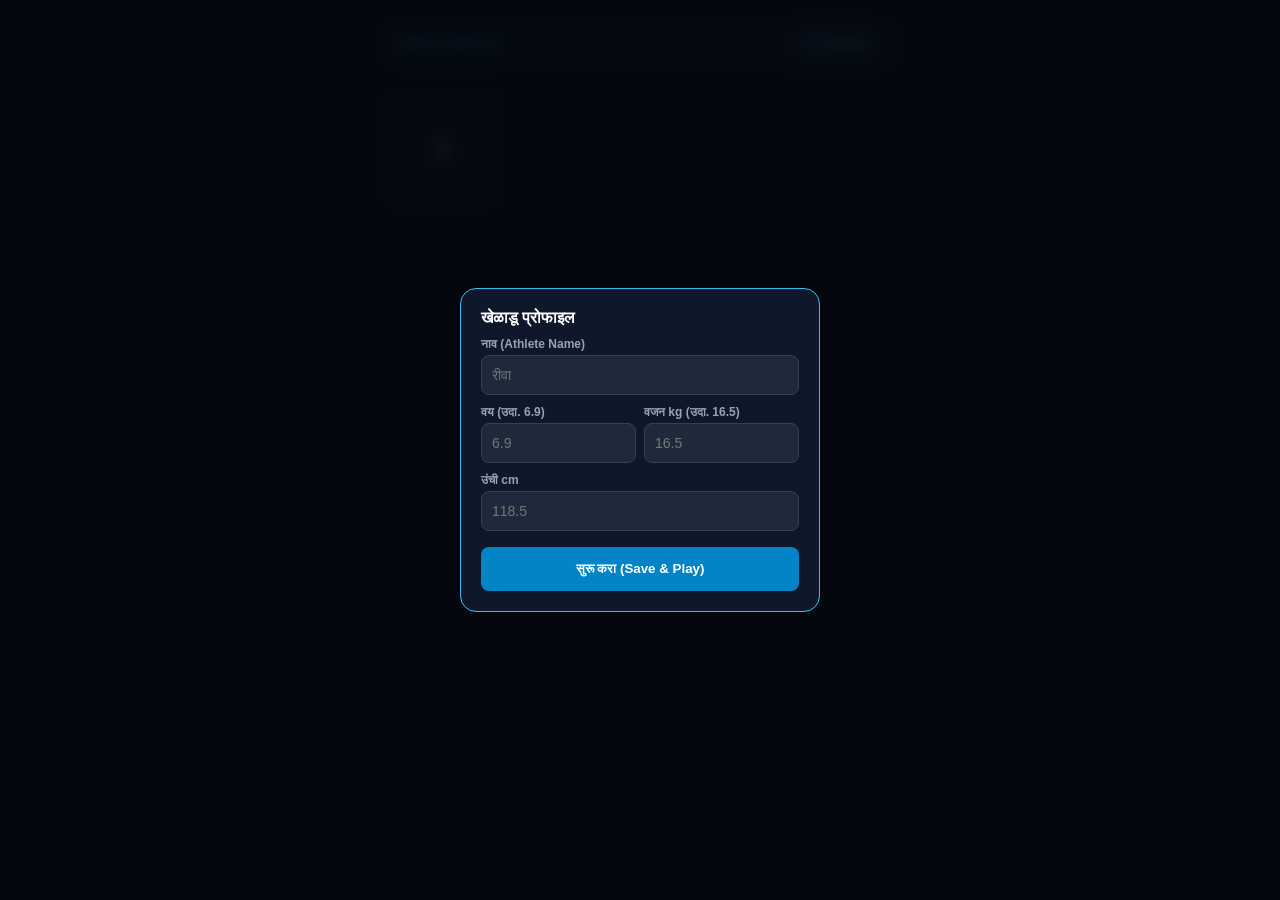
==== index.html @ c5690144 "Update index.html" ====
<!DOCTYPE html>
<html lang="mr">
<head>
    <meta charset="UTF-8">
    <meta name="viewport" content="width=device-width, initial-scale=1.0, maximum-scale=1.0, user-scalable=no, viewport-fit=cover">
    <title>Riva Fencer</title>
    <link rel="manifest" href="manifest.json">
    <link rel="preconnect" href="https://fonts.googleapis.com">
    <link rel="preconnect" href="https://fonts.gstatic.com" crossorigin>
    <link href="https://fonts.googleapis.com/css2?family=Mukta:wght@500;700;800&family=Plus+Jakarta+Sans:wght@600;700;800&display=swap" rel="stylesheet">
    <style>
        * { box-sizing: border-box; user-select: none; -webkit-user-select: none; margin: 0; padding: 0; }
        
        body {
            background: #080c14;
            color: #f8fafc;
            font-family: -apple-system, BlinkMacSystemFont, 'Segoe UI', Roboto, Helvetica, Arial, sans-serif;
            min-height: 100vh;
            min-height: 100dvh;
            display: flex;
            flex-direction: column;
            align-items: center;
            overflow-x: hidden;
        }

        /* 1-100 NUMERIC CATALOG */
        .catalog-stage {
            display: flex;
            flex-direction: column;
            width: 100%;
            max-width: 540px;
            padding: 16px 12px 32px;
        }
        .catalog-header {
            display: flex;
            align-items: center;
            justify-content: space-between;
            padding: 12px 16px;
            background: #0f172a;
            border: 1px solid #1e293b;
            border-radius: 14px;
            margin-bottom: 16px;
        }
        .catalog-title { font-size: 18px; font-weight: 800; color: #38bdf8; }
        .user-chip {
            background: #1e293b;
            border: 1px solid #334155;
            color: #38bdf8;
            font-size: 13px;
            font-weight: 700;
            padding: 6px 14px;
            border-radius: 9999px;
            cursor: pointer;
        }
        .numeric-grid {
            display: grid;
            grid-template-columns: repeat(4, 1fr);
            gap: 10px;
        }
        .num-card {
            background: #0f172a;
            border: 1.5px solid #1e293b;
            border-radius: 14px;
            aspect-ratio: 1 / 1;
            display: flex;
            align-items: center;
            justify-content: center;
            font-size: 26px;
            font-weight: 800;
            color: #f8fafc;
            cursor: pointer;
            box-shadow: 0 4px 12px rgba(0,0,0,0.3);
            transition: transform 0.12s ease;
        }
        .num-card:active { transform: scale(0.92); background: #0284c7; }

        /* MASTER ARENA STAGE */
        .arena-stage {
            width: 100%;
            max-width: 820px;
            height: 100vh;
            height: 100dvh;
            display: flex;
            flex-direction: column;
            align-items: center;
            padding: 6px 10px 10px;
            overflow: hidden;
        }

        .top-header {
            display: flex;
            align-items: center;
            justify-content: space-between;
            width: 100%;
            height: 40px;
            flex-shrink: 0;
            margin-bottom: 4px;
        }
        .header-back-btn {
            background: #1e293b;
            border: 1px solid #334155;
            color: #f8fafc;
            border-radius: 10px;
            padding: 6px 12px;
            font-size: 13px;
            font-weight: 700;
            cursor: pointer;
            display: flex;
            align-items: center;
            gap: 4px;
        }
        .header-title-pill {
            background: #0f172a;
            border: 1px solid #1e293b;
            padding: 6px 14px;
            border-radius: 20px;
            font-size: 13.5px;
            font-weight: 800;
            color: #38bdf8;
            letter-spacing: 0.3px;
            cursor: pointer;
            display: flex;
            align-items: center;
            gap: 6px;
        }
        .header-title-pill:active { background: #1e293b; }

        /* STOPWATCH RING */
        .timer-ring-container {
            position: relative;
            width: 38px;
            height: 38px;
            display: flex;
            align-items: center;
            justify-content: center;
            flex-shrink: 0;
        }
        .timer-ring-svg {
            width: 38px;
            height: 38px;
            transform: rotate(-90deg);
        }
        .timer-track {
            fill: none;
            stroke: #1e293b;
            stroke-width: 3.5;
        }
        .timer-bar {
            fill: none;
            stroke: #38bdf8;
            stroke-width: 3.5;
            stroke-linecap: round;
            transition: stroke-dashoffset 0.15s linear;
        }
        .timer-label {
            position: absolute;
            font-size: 11px;
            font-weight: 800;
            color: #f8fafc;
            font-family: 'Plus Jakarta Sans', sans-serif;
        }

        /* CANVAS CONTAINER (RATIO-LOCKED & SHADOWED) */
        .canvas-host {
            width: 100%;
            aspect-ratio: 820 / 420;
            position: relative;
            border-radius: 12px;
            overflow: hidden;
            box-shadow: 0 10px 28px rgba(0,0,0,0.6);
            border: 2px solid #334155;
            flex-shrink: 1;
            min-height: 0;
            display: flex;
            align-items: center;
            justify-content: center;
        }
        #fencingCanvas {
            width: 100% !important;
            height: 100% !important;
            display: block;
            background: radial-gradient(circle at 50% 35%, #131b2e 0%, #080d17 100%);
            touch-action: none;
        }

        /* COACH FEEDBACK */
        .coach-feedback-box {
            background: #0f172a;
            border: 1px solid #1e293b;
            border-radius: 12px;
            padding: 8px 12px;
            text-align: center;
            width: 100%;
            flex-shrink: 0;
            margin-top: 6px;
        }
        #status-box {
            font-size: 13.5px;
            font-weight: 700;
            color: #facc15;
            min-height: 24px;
            display: flex;
            align-items: center;
            justify-content: center;
            line-height: 1.35;
        }
        .hint-bar {
            font-size: 11px;
            color: #94a3b8;
            text-align: center;
            margin-top: 2px;
        }

        /* CONTROLS DOCK */
        .controls-dock {
            display: flex;
            align-items: center;
            justify-content: space-between;
            gap: 8px;
            width: 100%;
            padding: 8px 12px;
            background: #0f172a;
            border: 1px solid #1e293b;
            border-radius: 16px;
            margin-top: auto;
            flex-shrink: 0;
        }
        .nav-step-btn {
            background: #1e293b;
            border: 1px solid #334155;
            color: #f8fafc;
            padding: 10px 14px;
            border-radius: 10px;
            font-size: 13px;
            font-weight: 800;
            cursor: pointer;
            display: flex;
            align-items: center;
            gap: 6px;
            min-width: 84px;
            justify-content: center;
            touch-action: manipulation;
        }
        .nav-step-btn:active, .nav-step-btn.holding { 
            background: #0284c7; 
            border-color: #38bdf8; 
        }
        
        .dock-actions {
            display: flex;
            align-items: center;
            gap: 8px;
        }
        .action-icon-btn {
            width: 42px;
            height: 42px;
            background: #1e293b;
            border: 1px solid #334155;
            border-radius: 50%;
            color: #f8fafc;
            display: flex;
            align-items: center;
            justify-content: center;
            cursor: pointer;
        }
        .play-hero-btn {
            width: 50px;
            height: 50px;
            background: #0284c7;
            border: 2px solid #38bdf8;
            border-radius: 50%;
            color: #ffffff;
            display: flex;
            align-items: center;
            justify-content: center;
            cursor: pointer;
            box-shadow: 0 0 14px rgba(56, 189, 248, 0.4);
        }

        /* QUICK JUMP DRAWER / MODAL */
        .drawer-overlay {
            position: fixed; inset: 0; background: rgba(4, 7, 13, 0.78);
            backdrop-filter: blur(6px); z-index: 900;
            display: flex; align-items: center; justify-content: center; padding: 16px;
        }
        .drawer-card {
            width: 100%; max-width: 380px; background: #0f172a;
            border: 1.5px solid #38bdf8; border-radius: 16px; padding: 16px;
            box-shadow: 0 12px 32px rgba(0,0,0,0.8);
        }
        .drawer-title {
            font-size: 14px; font-weight: 800; color: #38bdf8;
            margin-bottom: 12px; text-align: center;
        }
        .drawer-grid {
            display: grid; grid-template-columns: repeat(2, 1fr); gap: 8px;
        }
        .drawer-item-btn {
            background: #1e293b; color: #f8fafc; border: 1px solid #334155;
            border-radius: 8px; padding: 10px 8px; font-size: 12px; font-weight: 700;
            cursor: pointer; text-align: left;
        }
        .drawer-item-btn:active { background: #0284c7; border-color: #38bdf8; }

        /* ------------------------------------------------------------- */
        /* TRUE ZERO-SCROLL LANDSCAPE STYLING */
        /* ------------------------------------------------------------- */
        @media (orientation: landscape) and (max-height: 520px) {
            .arena-stage {
                padding: 4px 8px 6px;
                justify-content: space-between;
            }
            .top-header {
                height: 32px;
                margin-bottom: 2px;
            }
            .header-title-pill {
                padding: 4px 12px;
                font-size: 12px;
            }
            .timer-ring-container, .timer-ring-svg {
                width: 32px;
                height: 32px;
            }
            .timer-label { font-size: 10px; }

            .canvas-host {
                width: auto;
                height: calc(100dvh - 128px);
                max-width: 100%;
                aspect-ratio: 820 / 420;
                margin: 0 auto;
            }

            .coach-feedback-box {
                padding: 4px 8px;
                margin-top: 2px;
            }
            #status-box {
                min-height: 18px;
                font-size: 12px;
            }
            .hint-bar { font-size: 10px; }

            .controls-dock {
                padding: 4px 10px;
                margin-top: 2px;
            }
            .nav-step-btn {
                padding: 6px 12px;
                min-width: 76px;
                font-size: 12px;
            }
            .action-icon-btn {
                width: 34px;
                height: 34px;
            }
            .play-hero-btn {
                width: 38px;
                height: 38px;
            }
        }

        /* ONBOARDING MODAL */
        .modal-overlay {
            position: fixed; inset: 0; background: rgba(4, 7, 13, 0.88);
            backdrop-filter: blur(8px); z-index: 1000;
            display: flex; align-items: center; justify-content: center; padding: 16px;
        }
        .modal-card {
            width: 100%; max-width: 360px; background: #0f172a;
            border: 1px solid #38bdf8; border-radius: 16px; padding: 20px;
        }
        .modal-card label { font-size: 12px; font-weight: 700; color: #94a3b8; display: block; margin-top: 10px; }
        .modal-card input {
            width: 100%; height: 40px; background: #1e293b; border: 1px solid #334155;
            border-radius: 8px; padding: 0 10px; color: #fff; font-size: 14px; margin-top: 4px; outline: none;
        }
        .modal-row { display: flex; gap: 8px; }
        .modal-row > div { flex: 1; }
        .modal-save-btn {
            width: 100%; height: 44px; margin-top: 16px; background: #0284c7;
            color: #fff; border: none; border-radius: 8px; font-weight: 800; cursor: pointer;
        }
    </style>
</head>
<body>

    <!-- VIEW 1: ACTIVE DRILL CATALOG (PURE NUMERIC) -->
    <div id="catalogView" class="catalog-stage">
        <div class="catalog-header">
            <span class="catalog-title">Riva Fencer</span>
            <div id="athleteBadge" class="user-chip" onclick="openProfileModal()">👤 प्रोफाइल</div>
        </div>
        <div class="numeric-grid" id="numericGridContainer"></div>
    </div>

    <!-- VIEW 2: ARENA VIEW -->
    <div id="arenaView" class="arena-stage" style="display: none;">
        
        <header class="top-header">
            <button class="header-back-btn" onclick="closeArenaView()">
                <span>← यादी</span>
            </button>
            
            <div class="header-title-pill" id="drillHeaderBadge" onclick="toggleSubDrillDrawer(true)">
                <span id="drillHeaderBadgeText">Drill #1 (1/8)</span>
                <span style="font-size:10px; opacity:0.8;">▾</span>
            </div>
            
            <div class="timer-ring-container">
                <svg class="timer-ring-svg" viewBox="0 0 36 36">
                    <path class="timer-track" d="M18 2.0845 a 15.9155 15.9155 0 0 1 0 31.831 a 15.9155 15.9155 0 0 1 0 -31.831"/>
                    <path id="timerProgress" class="timer-bar" stroke-dashoffset="0" stroke-dasharray="100, 100" d="M18 2.0845 a 15.9155 15.9155 0 0 1 0 31.831 a 15.9155 15.9155 0 0 1 0 -31.831"/>
                </svg>
                <span id="timer-number" class="timer-label">30s</span>
            </div>
        </header>

        <div class="canvas-host">
            <canvas id="fencingCanvas"></canvas>
        </div>

        <div class="coach-feedback-box">
            <div id="status-box">सराव सुरू करण्यासाठी प्ले दाबा</div>
            <div class="hint-bar">💡 स्क्रीन दाबून धरा = ०.२५x स्लो-मोशन | लाल त्रुटीवर टॅप करा = दुरुस्त!</div>
        </div>

        <nav class="controls-dock">
            <button class="nav-step-btn" id="btnPrev">
                <span>◀ मागे</span>
            </button>

            <div class="dock-actions">
                <button class="action-icon-btn" onclick="triggerRestart()" aria-label="Restart">
                    <svg width="17" height="17" viewBox="0 0 24 24" fill="none" stroke="currentColor" stroke-width="2.2" stroke-linecap="round" stroke-linejoin="round">
                        <path d="M21.5 2v6h-6M21.34 15.57a10 10 0 1 1-.57-8.38l5.67-5.19"/>
                    </svg>
                </button>

                <button class="play-hero-btn" id="masterPlayBtn" onclick="triggerPlayPause()" aria-label="Play/Pause">
                    <svg id="playIcon" width="22" height="22" viewBox="0 0 24 24" fill="currentColor">
                        <polygon points="6 4 20 12 6 20 6 4"></polygon>
                    </svg>
                    <svg id="pauseIcon" style="display:none;" width="22" height="22" viewBox="0 0 24 24" fill="currentColor">
                        <rect x="6" y="4" width="4" height="16"></rect>
                        <rect x="14" y="4" width="4" height="16"></rect>
                    </svg>
                </button>

                <button class="action-icon-btn" id="audioBtn" onclick="triggerAudioToggle()" aria-label="Audio">
                    <svg id="audioOnIcon" width="17" height="17" viewBox="0 0 24 24" fill="none" stroke="currentColor" stroke-width="2.2" stroke-linecap="round" stroke-linejoin="round">
                        <polygon points="11 5 6 9 2 9 2 15 6 15 11 19 11 5"></polygon>
                        <path d="M19.07 4.93a10 10 0 0 1 0 14.14M15.54 8.46a5 5 0 0 1 0 7.07"></path>
                    </svg>
                    <svg id="audioMuteIcon" style="display:none;" width="17" height="17" viewBox="0 0 24 24" fill="none" stroke="currentColor" stroke-width="2.2" stroke-linecap="round" stroke-linejoin="round">
                        <polygon points="11 5 6 9 2 9 2 15 6 15 11 19 11 5"></polygon>
                        <line x1="23" y1="9" x2="17" y2="15"></line>
                        <line x1="17" y1="9" x2="23" y2="15"></line>
                    </svg>
                </button>
            </div>

            <button class="nav-step-btn" id="btnNext">
                <span>पुढे ▶</span>
            </button>
        </nav>
    </div>

    <!-- QUICK-JUMP SUB-DRILL DRAWER (HIDDEN UNTIL BADGE IS TAPPED) -->
    <div id="subDrillDrawer" class="drawer-overlay" style="display: none;" onclick="toggleSubDrillDrawer(false)">
        <div class="drawer-card" onclick="event.stopPropagation()">
            <div class="drawer-title">सराव भाग निवडा (Select Sub-Drill)</div>
            <div class="drawer-grid">
                <button class="drawer-item-btn" onclick="selectSubDrillAndClose(0)">१. 'L' पोझिशन</button>
                <button class="drawer-item-btn" onclick="selectSubDrillAndClose(1)">२. एन गार्डे</button>
                <button class="drawer-item-btn" onclick="selectSubDrillAndClose(2)">३. पाऊल क्रम</button>
                <button class="drawer-item-btn" onclick="selectSubDrillAndClose(3)">४. लेझर टिप</button>
                <button class="drawer-item-btn" onclick="selectSubDrillAndClose(4)">५. अटॅक</button>
                <button class="drawer-item-btn" onclick="selectSubDrillAndClose(5)">६. रॉकेट लंज</button>
                <button class="drawer-item-btn" onclick="selectSubDrillAndClose(6)">७. पॅरी ४</button>
                <button class="drawer-item-btn" onclick="selectSubDrillAndClose(7)">८. पॅरी ६</button>
            </div>
        </div>
    </div>

    <!-- BIOMETRICS ONBOARDING MODAL -->
    <div id="profileModal" class="modal-overlay" style="display: none;">
        <div class="modal-card">
            <h3 style="margin:0 0 4px 0; color:#fff; font-size:16px;">खेळाडू प्रोफाइल</h3>
            <form onsubmit="saveAthleteProfile(event)">
                <label>नाव (Athlete Name)</label>
                <input type="text" id="athleteNameInput" placeholder="रीवा" required>
                <div class="modal-row">
                    <div>
                        <label>वय (उदा. 6.9)</label>
                        <input type="number" id="athleteAgeInput" step="0.1" placeholder="6.9" required>
                    </div>
                    <div>
                        <label>वजन kg (उदा. 16.5)</label>
                        <input type="number" id="athleteWeightInput" step="0.1" placeholder="16.5" required>
                    </div>
                </div>
                <label>उंची cm</label>
                <input type="number" id="athleteHeightInput" step="0.5" placeholder="118.5" required>
                <button type="submit" class="modal-save-btn">सुरू करा (Save & Play)</button>
            </form>
        </div>
    </div>

<script>
const AVAILABLE_DRILLS = [1];
let currentCartridge = null;

function buildCatalog() {
    const container = document.getElementById('numericGridContainer');
    container.innerHTML = '';
    AVAILABLE_DRILLS.forEach(n => {
        const c = document.createElement('div');
        c.className = 'num-card';
        c.innerText = n;
        c.onclick = () => loadDrill(n);
        container.appendChild(c);
    });
}
buildCatalog();

function loadDrill(id) {
    document.getElementById('catalogView').style.display = 'none';
    document.getElementById('arenaView').style.display = 'flex';
    loadCartridge(id);
}

function closeArenaView() {
    if (currentCartridge && currentCartridge.stop) currentCartridge.stop();
    document.getElementById('arenaView').style.display = 'none';
    document.getElementById('catalogView').style.display = 'flex';
}

function loadCartridge(id) {
    const old = document.getElementById('cartridge-script');
    if (old) old.remove();
    const s = document.createElement('script');
    s.id = 'cartridge-script';
    s.src = `drills/drill_${String(id).padStart(3, '0')}.js`;
    s.onload = () => {
        if (window.RivaCartridge) {
            currentCartridge = window.RivaCartridge;
            currentCartridge.init();
            setPlayState(true);
        }
    };
    document.body.appendChild(s);
}

function setPlayState(isPlaying) {
    document.getElementById('playIcon').style.display = isPlaying ? 'none' : 'block';
    document.getElementById('pauseIcon').style.display = isPlaying ? 'block' : 'none';
}

function triggerPlayPause() {
    if (!currentCartridge) return;
    const isPaused = currentCartridge.togglePause();
    setPlayState(!isPaused);
}

function triggerRestart() {
    if (currentCartridge) {
        currentCartridge.restart();
        setPlayState(true);
    }
}

function toggleSubDrillDrawer(show) {
    document.getElementById('subDrillDrawer').style.display = show ? 'flex' : 'none';
}

function selectSubDrillAndClose(idx) {
    if (currentCartridge) currentCartridge.switchSubDrill(idx);
    toggleSubDrillDrawer(false);
}

function triggerAudioToggle() {
    if (!currentCartridge) return;
    const isMuted = currentCartridge.toggleAudio();
    document.getElementById('audioOnIcon').style.display = isMuted ? 'none' : 'block';
    document.getElementById('audioMuteIcon').style.display = isMuted ? 'block' : 'none';
}

// TAP TO STEP | HOLD TO SCRUB SPEED
function bindHoldStepButton(btnId, onSingleTap, onHoldStart, onHoldEnd) {
    const el = document.getElementById(btnId);
    if (!el) return;
    let holdTimer = null;
    let didTriggerHold = false;

    el.addEventListener('pointerdown', (e) => {
        e.preventDefault();
        didTriggerHold = false;
        holdTimer = setTimeout(() => {
            didTriggerHold = true;
            el.classList.add('holding');
            onHoldStart();
        }, 220);
    });

    const release = (e) => {
        if (holdTimer) clearTimeout(holdTimer);
        el.classList.remove('holding');
        if (didTriggerHold) {
            onHoldEnd();
        } else {
            onSingleTap();
        }
        didTriggerHold = false;
    };

    el.addEventListener('pointerup', release);
    el.addEventListener('pointercancel', release);
    el.addEventListener('pointerleave', release);
}

bindHoldStepButton(
    'btnPrev',
    () => { if (currentCartridge) currentCartridge.prevSubDrill(); },
    () => { if (currentCartridge && currentCartridge.setSpeed) currentCartridge.setSpeed(0.25); },
    () => { if (currentCartridge && currentCartridge.setSpeed) currentCartridge.setSpeed(1.0); }
);

bindHoldStepButton(
    'btnNext',
    () => { if (currentCartridge) currentCartridge.nextSubDrill(); },
    () => { if (currentCartridge && currentCartridge.setSpeed) currentCartridge.setSpeed(1.75); },
    () => { if (currentCartridge && currentCartridge.setSpeed) currentCartridge.setSpeed(1.0); }
);

// BIOMETRICS PROFILE STORAGE
function checkOnboarding() {
    const a = localStorage.getItem('riva_athlete');
    if (!a) {
        document.getElementById('profileModal').style.display = 'flex';
    } else {
        const p = JSON.parse(a);
        document.getElementById('athleteBadge').innerText = `👤 ${p.name} (${p.age}y)`;
    }
}
function saveAthleteProfile(e) {
    e.preventDefault();
    const p = {
        name: document.getElementById('athleteNameInput').value.trim() || 'रीवा',
        age: parseFloat(document.getElementById('athleteAgeInput').value) || 6.9,
        weight: parseFloat(document.getElementById('athleteWeightInput').value) || 16.5,
        height: parseFloat(document.getElementById('athleteHeightInput').value) || 118.5
    };
    localStorage.setItem('riva_athlete', JSON.stringify(p));
    document.getElementById('profileModal').style.display = 'none';
    document.getElementById('athleteBadge').innerText = `👤 ${p.name} (${p.age}y)`;
}
function openProfileModal() {
    const p = JSON.parse(localStorage.getItem('riva_athlete')) || {};
    document.getElementById('athleteNameInput').value = p.name || '';
    document.getElementById('athleteAgeInput').value = p.age || '';
    document.getElementById('athleteWeightInput').value = p.weight || '';
    document.getElementById('athleteHeightInput').value = p.height || '';
    document.getElementById('profileModal').style.display = 'flex';
}
checkOnboarding();
</script>
</body>
</html>
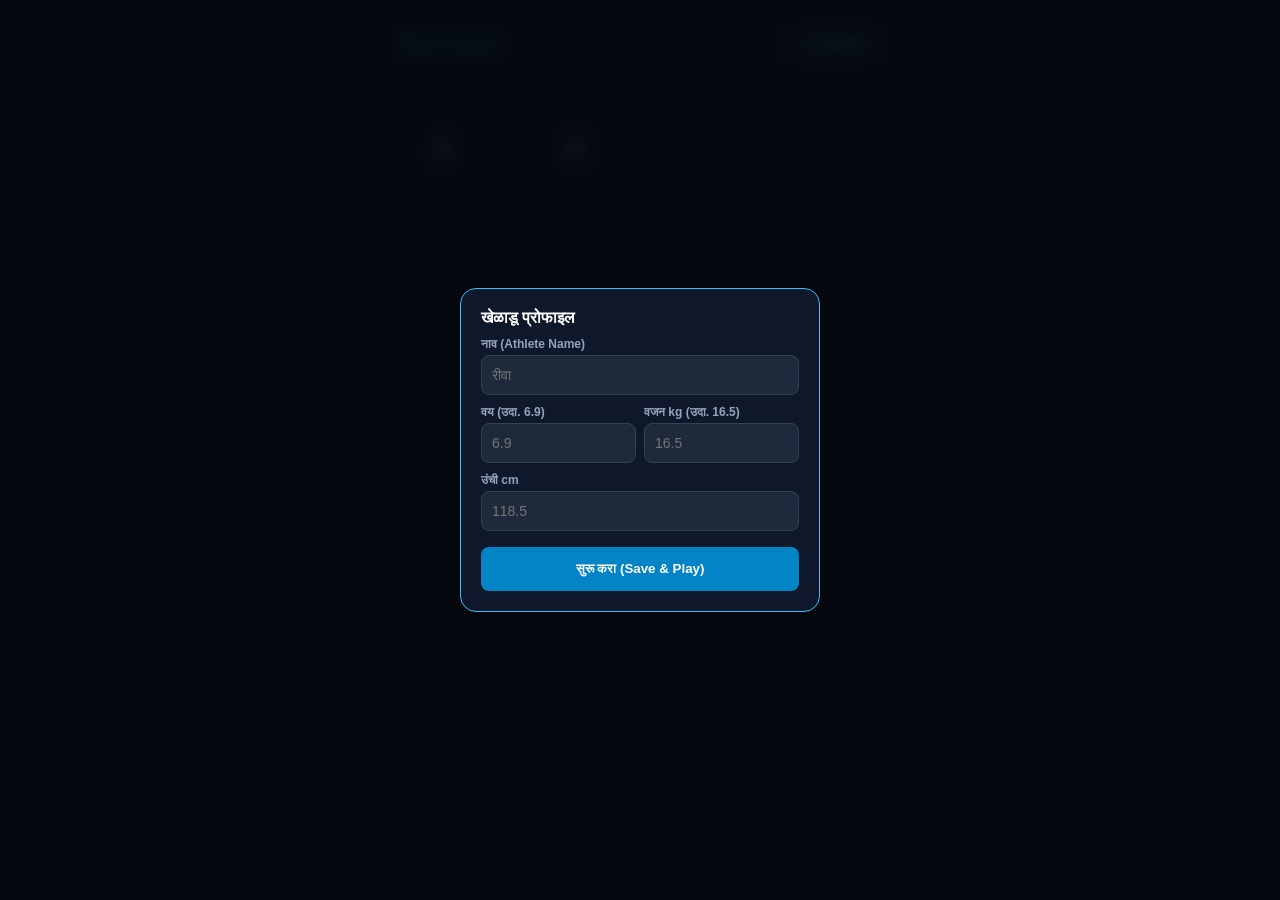
==== commit f2de56a2: "Update index.html" ====
--- a/index.html
+++ b/index.html
@@ -160,7 +160,7 @@
             font-family: 'Plus Jakarta Sans', sans-serif;
         }
 
-        /* CANVAS CONTAINER (RATIO-LOCKED & SHADOWED) */
+        /* CANVAS HOST */
         .canvas-host {
             width: 100%;
             aspect-ratio: 820 / 420;
@@ -237,13 +237,23 @@
             display: flex;
             align-items: center;
             gap: 6px;
-            min-width: 84px;
+            min-width: 90px;
             justify-content: center;
-            touch-action: manipulation;
-        }
-        .nav-step-btn:active, .nav-step-btn.holding { 
-            background: #0284c7; 
-            border-color: #38bdf8; 
+            touch-action: none;
+            -webkit-touch-callout: none;
+            transition: background 0.12s ease, border-color 0.12s ease;
+        }
+        .nav-step-btn.holding-slow {
+            background: #d97706 !important;
+            border-color: #f59e0b !important;
+            color: #fff !important;
+            box-shadow: 0 0 12px rgba(245, 158, 11, 0.5);
+        }
+        .nav-step-btn.holding-fast {
+            background: #0284c7 !important;
+            border-color: #38bdf8 !important;
+            color: #fff !important;
+            box-shadow: 0 0 12px rgba(56, 189, 248, 0.5);
         }
         
         .dock-actions {
@@ -277,7 +287,7 @@
             box-shadow: 0 0 14px rgba(56, 189, 248, 0.4);
         }
 
-        /* QUICK JUMP DRAWER / MODAL */
+        /* DYNAMIC QUICK JUMP DRAWER */
         .drawer-overlay {
             position: fixed; inset: 0; background: rgba(4, 7, 13, 0.78);
             backdrop-filter: blur(6px); z-index: 900;
@@ -302,9 +312,7 @@
         }
         .drawer-item-btn:active { background: #0284c7; border-color: #38bdf8; }
 
-        /* ------------------------------------------------------------- */
-        /* TRUE ZERO-SCROLL LANDSCAPE STYLING */
-        /* ------------------------------------------------------------- */
+        /* ZERO-SCROLL LANDSCAPE */
         @media (orientation: landscape) and (max-height: 520px) {
             .arena-stage {
                 padding: 4px 8px 6px;
@@ -348,7 +356,7 @@
             }
             .nav-step-btn {
                 padding: 6px 12px;
-                min-width: 76px;
+                min-width: 80px;
                 font-size: 12px;
             }
             .action-icon-btn {
@@ -386,7 +394,7 @@
 </head>
 <body>
 
-    <!-- VIEW 1: ACTIVE DRILL CATALOG (PURE NUMERIC) -->
+    <!-- VIEW 1: ACTIVE DRILL CATALOG -->
     <div id="catalogView" class="catalog-stage">
         <div class="catalog-header">
             <span class="catalog-title">Riva Fencer</span>
@@ -404,7 +412,7 @@
             </button>
             
             <div class="header-title-pill" id="drillHeaderBadge" onclick="toggleSubDrillDrawer(true)">
-                <span id="drillHeaderBadgeText">Drill #1 (1/8)</span>
+                <span id="drillHeaderBadgeText">Drill #1</span>
                 <span style="font-size:10px; opacity:0.8;">▾</span>
             </div>
             
@@ -423,12 +431,12 @@
 
         <div class="coach-feedback-box">
             <div id="status-box">सराव सुरू करण्यासाठी प्ले दाबा</div>
-            <div class="hint-bar">💡 स्क्रीन दाबून धरा = ०.२५x स्लो-मोशन | लाल त्रुटीवर टॅप करा = दुरुस्त!</div>
+            <div class="hint-bar">💡 स्क्रीन दाबून धरा = ०.२५x स्लो | लाल त्रुटीवर टॅप करा = दुरुस्त!</div>
         </div>
 
         <nav class="controls-dock">
             <button class="nav-step-btn" id="btnPrev">
-                <span>◀ मागे</span>
+                <span id="btnPrevLabel">◀ मागे</span>
             </button>
 
             <div class="dock-actions">
@@ -462,29 +470,20 @@
             </div>
 
             <button class="nav-step-btn" id="btnNext">
-                <span>पुढे ▶</span>
+                <span id="btnNextLabel">पुढे ▶</span>
             </button>
         </nav>
     </div>
 
-    <!-- QUICK-JUMP SUB-DRILL DRAWER (HIDDEN UNTIL BADGE IS TAPPED) -->
+    <!-- DYNAMIC QUICK-JUMP SUB-DRILL DRAWER -->
     <div id="subDrillDrawer" class="drawer-overlay" style="display: none;" onclick="toggleSubDrillDrawer(false)">
         <div class="drawer-card" onclick="event.stopPropagation()">
             <div class="drawer-title">सराव भाग निवडा (Select Sub-Drill)</div>
-            <div class="drawer-grid">
-                <button class="drawer-item-btn" onclick="selectSubDrillAndClose(0)">१. 'L' पोझिशन</button>
-                <button class="drawer-item-btn" onclick="selectSubDrillAndClose(1)">२. एन गार्डे</button>
-                <button class="drawer-item-btn" onclick="selectSubDrillAndClose(2)">३. पाऊल क्रम</button>
-                <button class="drawer-item-btn" onclick="selectSubDrillAndClose(3)">४. लेझर टिप</button>
-                <button class="drawer-item-btn" onclick="selectSubDrillAndClose(4)">५. अटॅक</button>
-                <button class="drawer-item-btn" onclick="selectSubDrillAndClose(5)">६. रॉकेट लंज</button>
-                <button class="drawer-item-btn" onclick="selectSubDrillAndClose(6)">७. पॅरी ४</button>
-                <button class="drawer-item-btn" onclick="selectSubDrillAndClose(7)">८. पॅरी ६</button>
-            </div>
+            <div class="drawer-grid" id="drawerGrid"></div>
         </div>
     </div>
 
-    <!-- BIOMETRICS ONBOARDING MODAL -->
+    <!-- PROFILE MODAL -->
     <div id="profileModal" class="modal-overlay" style="display: none;">
         <div class="modal-card">
             <h3 style="margin:0 0 4px 0; color:#fff; font-size:16px;">खेळाडू प्रोफाइल</h3>
@@ -509,7 +508,8 @@
     </div>
 
 <script>
-const AVAILABLE_DRILLS = [1];
+// ACTIVATING DRILLS 1 AND 2
+const AVAILABLE_DRILLS = [1, 2];
 let currentCartridge = null;
 
 function buildCatalog() {
@@ -547,10 +547,24 @@
         if (window.RivaCartridge) {
             currentCartridge = window.RivaCartridge;
             currentCartridge.init();
+            buildSubDrillDrawer();
             setPlayState(true);
         }
     };
     document.body.appendChild(s);
+}
+
+function buildSubDrillDrawer() {
+    const grid = document.getElementById('drawerGrid');
+    if (!grid || !currentCartridge || !currentCartridge.subDrills) return;
+    grid.innerHTML = '';
+    currentCartridge.subDrills.forEach((title, idx) => {
+        const btn = document.createElement('button');
+        btn.className = 'drawer-item-btn';
+        btn.innerText = title;
+        btn.onclick = () => selectSubDrillAndClose(idx);
+        grid.appendChild(btn);
+    });
 }
 
 function setPlayState(isPlaying) {
@@ -587,52 +601,84 @@
     document.getElementById('audioMuteIcon').style.display = isMuted ? 'block' : 'none';
 }
 
-// TAP TO STEP | HOLD TO SCRUB SPEED
-function bindHoldStepButton(btnId, onSingleTap, onHoldStart, onHoldEnd) {
+// TAP-VS-HOLD GESTURE PIPELINE
+function setupReliableStepHoldButton(config) {
+    const { btnId, labelId, normalText, activeHoldText, activeClass, onSingleTap, onHoldStart, onHoldEnd } = config;
     const el = document.getElementById(btnId);
+    const labelEl = document.getElementById(labelId);
     if (!el) return;
+
+    let isDown = false;
     let holdTimer = null;
-    let didTriggerHold = false;
+    let isHoldActive = false;
 
     el.addEventListener('pointerdown', (e) => {
         e.preventDefault();
-        didTriggerHold = false;
+        isDown = true;
+        isHoldActive = false;
+
         holdTimer = setTimeout(() => {
-            didTriggerHold = true;
-            el.classList.add('holding');
+            if (!isDown) return;
+            isHoldActive = true;
+            el.classList.add(activeClass);
+            if (labelEl) labelEl.innerText = activeHoldText;
             onHoldStart();
-        }, 220);
+        }, 260);
     });
 
-    const release = (e) => {
-        if (holdTimer) clearTimeout(holdTimer);
-        el.classList.remove('holding');
-        if (didTriggerHold) {
+    el.addEventListener('pointerup', (e) => {
+        e.preventDefault();
+        if (!isDown) return;
+        isDown = false;
+        clearTimeout(holdTimer);
+
+        if (isHoldActive) {
+            el.classList.remove(activeClass);
+            if (labelEl) labelEl.innerText = normalText;
             onHoldEnd();
         } else {
             onSingleTap();
         }
-        didTriggerHold = false;
+        isHoldActive = false;
+    });
+
+    const cancelHold = () => {
+        if (!isDown) return;
+        isDown = false;
+        clearTimeout(holdTimer);
+        if (isHoldActive) {
+            el.classList.remove(activeClass);
+            if (labelEl) labelEl.innerText = normalText;
+            onHoldEnd();
+        }
+        isHoldActive = false;
     };
 
-    el.addEventListener('pointerup', release);
-    el.addEventListener('pointercancel', release);
-    el.addEventListener('pointerleave', release);
-}
-
-bindHoldStepButton(
-    'btnPrev',
-    () => { if (currentCartridge) currentCartridge.prevSubDrill(); },
-    () => { if (currentCartridge && currentCartridge.setSpeed) currentCartridge.setSpeed(0.25); },
-    () => { if (currentCartridge && currentCartridge.setSpeed) currentCartridge.setSpeed(1.0); }
-);
-
-bindHoldStepButton(
-    'btnNext',
-    () => { if (currentCartridge) currentCartridge.nextSubDrill(); },
-    () => { if (currentCartridge && currentCartridge.setSpeed) currentCartridge.setSpeed(1.75); },
-    () => { if (currentCartridge && currentCartridge.setSpeed) currentCartridge.setSpeed(1.0); }
-);
+    el.addEventListener('pointercancel', cancelHold);
+    el.addEventListener('pointerleave', cancelHold);
+}
+
+setupReliableStepHoldButton({
+    btnId: 'btnPrev',
+    labelId: 'btnPrevLabel',
+    normalText: '◀ मागे',
+    activeHoldText: '🐢 ०.२५x',
+    activeClass: 'holding-slow',
+    onSingleTap: () => { if (currentCartridge) currentCartridge.prevSubDrill(); },
+    onHoldStart: () => { if (currentCartridge) currentCartridge.setSpeed(0.25); },
+    onHoldEnd:   () => { if (currentCartridge) currentCartridge.setSpeed(1.0); }
+});
+
+setupReliableStepHoldButton({
+    btnId: 'btnNext',
+    labelId: 'btnNextLabel',
+    normalText: 'पुढे ▶',
+    activeHoldText: '⚡ २.५x',
+    activeClass: 'holding-fast',
+    onSingleTap: () => { if (currentCartridge) currentCartridge.nextSubDrill(); },
+    onHoldStart: () => { if (currentCartridge) currentCartridge.setSpeed(2.5); },
+    onHoldEnd:   () => { if (currentCartridge) currentCartridge.setSpeed(1.0); }
+});
 
 // BIOMETRICS PROFILE STORAGE
 function checkOnboarding() {
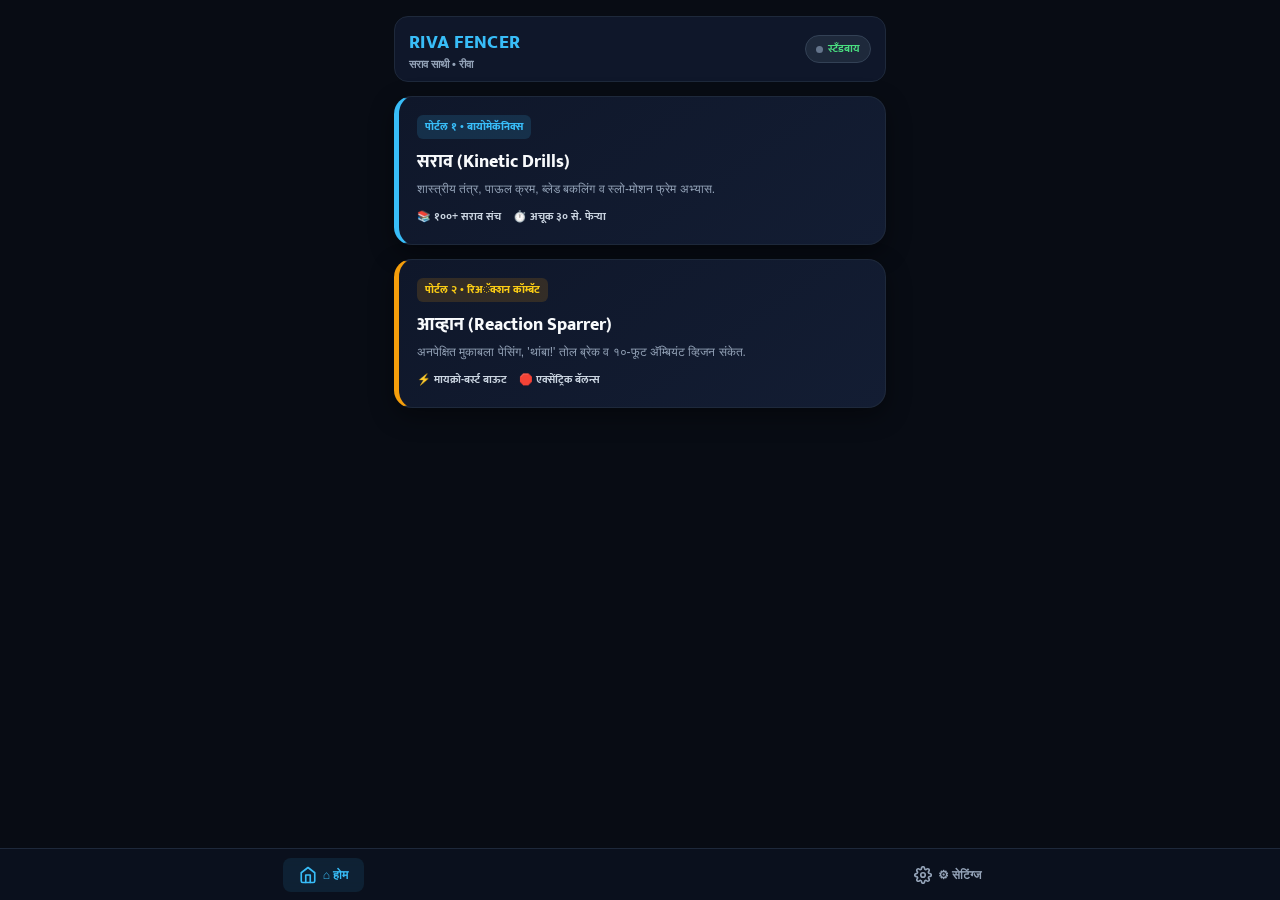
==== commit 9c02cca4: "Update index.html" ====
--- a/index.html
+++ b/index.html
@@ -14,42 +14,136 @@
         body {
             background: #080c14;
             color: #f8fafc;
-            font-family: -apple-system, BlinkMacSystemFont, 'Segoe UI', Roboto, Helvetica, Arial, sans-serif;
+            font-family: -apple-system, BlinkMacSystemFont, 'Mukta', 'Segoe UI', Roboto, sans-serif;
             min-height: 100vh;
             min-height: 100dvh;
             display: flex;
             flex-direction: column;
             align-items: center;
             overflow-x: hidden;
-        }
-
-        /* 1-100 NUMERIC CATALOG */
-        .catalog-stage {
+            padding-bottom: 58px; /* Space for universal persistent bottom anchor */
+        }
+
+        /* ------------------------------------------------------------- */
+        /* LAYER 1: DUAL-PORTAL DASHBOARD                                */
+        /* ------------------------------------------------------------- */
+        .portal-stage {
             display: flex;
             flex-direction: column;
             width: 100%;
-            max-width: 540px;
-            padding: 16px 12px 32px;
-        }
-        .catalog-header {
+            max-width: 520px;
+            padding: 16px 14px 20px;
+            gap: 14px;
+        }
+        .portal-top-bar {
             display: flex;
             align-items: center;
             justify-content: space-between;
-            padding: 12px 16px;
+            padding: 10px 14px;
             background: #0f172a;
             border: 1px solid #1e293b;
             border-radius: 14px;
-            margin-bottom: 16px;
-        }
-        .catalog-title { font-size: 18px; font-weight: 800; color: #38bdf8; }
-        .user-chip {
+        }
+        .app-branding {
+            display: flex;
+            flex-direction: column;
+        }
+        .app-name { font-size: 19px; font-weight: 800; color: #38bdf8; letter-spacing: 0.3px; }
+        .app-subtext { font-size: 11px; color: #94a3b8; font-weight: 600; }
+        .wake-pill {
+            display: flex;
+            align-items: center;
+            gap: 5px;
             background: #1e293b;
             border: 1px solid #334155;
-            color: #38bdf8;
-            font-size: 13px;
+            padding: 4px 10px;
+            border-radius: 999px;
+            font-size: 11px;
             font-weight: 700;
-            padding: 6px 14px;
-            border-radius: 9999px;
+            color: #4ade80;
+        }
+        .wake-dot {
+            width: 7px; height: 7px; border-radius: 50%;
+            background: #22c55e; box-shadow: 0 0 6px #22c55e;
+        }
+
+        /* PORTAL CARDS */
+        .portal-card {
+            background: linear-gradient(145deg, #0f172a 0%, #131d33 100%);
+            border: 1.5px solid #1e293b;
+            border-radius: 18px;
+            padding: 18px;
+            cursor: pointer;
+            position: relative;
+            overflow: hidden;
+            box-shadow: 0 8px 24px rgba(0,0,0,0.4);
+            transition: transform 0.12s ease, border-color 0.12s ease;
+            touch-action: manipulation;
+        }
+        .portal-card:active {
+            transform: scale(0.98);
+            border-color: #38bdf8;
+        }
+        .portal-card.card-drills {
+            border-left: 5px solid #38bdf8;
+        }
+        .portal-card.card-sparrer {
+            border-left: 5px solid #f59e0b;
+        }
+        .portal-badge {
+            display: inline-block;
+            font-size: 11px;
+            font-weight: 800;
+            padding: 3px 8px;
+            border-radius: 6px;
+            margin-bottom: 8px;
+        }
+        .badge-drills { background: rgba(56, 189, 248, 0.15); color: #38bdf8; }
+        .badge-sparrer { background: rgba(245, 158, 11, 0.15); color: #facc15; }
+        .portal-heading {
+            font-size: 18px;
+            font-weight: 800;
+            color: #f8fafc;
+            margin-bottom: 4px;
+        }
+        .portal-desc {
+            font-size: 12px;
+            color: #94a3b8;
+            line-height: 1.4;
+        }
+        .portal-meta {
+            margin-top: 10px;
+            font-size: 11px;
+            color: #cbd5e1;
+            display: flex;
+            gap: 12px;
+            font-weight: 700;
+        }
+
+        /* ------------------------------------------------------------- */
+        /* DRILL CATALOG VIEW (INSIDE PORTAL 1)                          */
+        /* ------------------------------------------------------------- */
+        .catalog-stage {
+            display: flex;
+            flex-direction: column;
+            width: 100%;
+            max-width: 520px;
+            padding: 14px;
+        }
+        .catalog-nav-header {
+            display: flex;
+            align-items: center;
+            justify-content: space-between;
+            margin-bottom: 12px;
+        }
+        .back-portal-btn {
+            background: #1e293b;
+            border: 1px solid #334155;
+            color: #f8fafc;
+            padding: 6px 12px;
+            border-radius: 8px;
+            font-size: 12.5px;
+            font-weight: 700;
             cursor: pointer;
         }
         .numeric-grid {
@@ -65,7 +159,7 @@
             display: flex;
             align-items: center;
             justify-content: center;
-            font-size: 26px;
+            font-size: 24px;
             font-weight: 800;
             color: #f8fafc;
             cursor: pointer;
@@ -74,19 +168,20 @@
         }
         .num-card:active { transform: scale(0.92); background: #0284c7; }
 
-        /* MASTER ARENA STAGE */
+        /* ------------------------------------------------------------- */
+        /* LAYER 2: MASTER ARENA (STUDY MODE)                            */
+        /* ------------------------------------------------------------- */
         .arena-stage {
             width: 100%;
-            max-width: 820px;
+            max-width: 860px;
             height: 100vh;
             height: 100dvh;
             display: flex;
             flex-direction: column;
             align-items: center;
-            padding: 6px 10px 10px;
+            padding: 6px 10px 62px; /* Bottom clearance for persistent anchor */
             overflow: hidden;
         }
-
         .top-header {
             display: flex;
             align-items: center;
@@ -114,7 +209,7 @@
             border: 1px solid #1e293b;
             padding: 6px 14px;
             border-radius: 20px;
-            font-size: 13.5px;
+            font-size: 13px;
             font-weight: 800;
             color: #38bdf8;
             letter-spacing: 0.3px;
@@ -125,7 +220,6 @@
         }
         .header-title-pill:active { background: #1e293b; }
 
-        /* STOPWATCH RING */
         .timer-ring-container {
             position: relative;
             width: 38px;
@@ -140,27 +234,16 @@
             height: 38px;
             transform: rotate(-90deg);
         }
-        .timer-track {
-            fill: none;
-            stroke: #1e293b;
-            stroke-width: 3.5;
-        }
+        .timer-track { fill: none; stroke: #1e293b; stroke-width: 3.5; }
         .timer-bar {
-            fill: none;
-            stroke: #38bdf8;
-            stroke-width: 3.5;
-            stroke-linecap: round;
-            transition: stroke-dashoffset 0.15s linear;
+            fill: none; stroke: #38bdf8; stroke-width: 3.5;
+            stroke-linecap: round; transition: stroke-dashoffset 0.15s linear;
         }
         .timer-label {
-            position: absolute;
-            font-size: 11px;
-            font-weight: 800;
-            color: #f8fafc;
-            font-family: 'Plus Jakarta Sans', sans-serif;
-        }
-
-        /* CANVAS HOST */
+            position: absolute; font-size: 11px; font-weight: 800;
+            color: #f8fafc; font-family: 'Plus Jakarta Sans', sans-serif;
+        }
+
         .canvas-host {
             width: 100%;
             aspect-ratio: 820 / 420;
@@ -183,7 +266,6 @@
             touch-action: none;
         }
 
-        /* COACH FEEDBACK */
         .coach-feedback-box {
             background: #0f172a;
             border: 1px solid #1e293b;
@@ -211,7 +293,6 @@
             margin-top: 2px;
         }
 
-        /* CONTROLS DOCK */
         .controls-dock {
             display: flex;
             align-items: center;
@@ -255,39 +336,146 @@
             color: #fff !important;
             box-shadow: 0 0 12px rgba(56, 189, 248, 0.5);
         }
+
+        .dock-actions { display: flex; align-items: center; gap: 8px; }
+        .action-icon-btn {
+            width: 42px; height: 42px;
+            background: #1e293b; border: 1px solid #334155;
+            border-radius: 50%; color: #f8fafc;
+            display: flex; align-items: center; justify-content: center;
+            cursor: pointer;
+        }
+        .play-hero-btn {
+            width: 50px; height: 50px;
+            background: #0284c7; border: 2px solid #38bdf8;
+            border-radius: 50%; color: #ffffff;
+            display: flex; align-items: center; justify-content: center;
+            cursor: pointer; box-shadow: 0 0 14px rgba(56, 189, 248, 0.4);
+        }
+
+        /* ------------------------------------------------------------- */
+        /* PORTAL 2 PREVIEW / PLACEHOLDER STAGE                          */
+        /* ------------------------------------------------------------- */
+        .sparrer-placeholder-stage {
+            display: flex;
+            flex-direction: column;
+            align-items: center;
+            justify-content: center;
+            width: 100%;
+            max-width: 520px;
+            padding: 30px 16px;
+            text-align: center;
+            gap: 16px;
+        }
+        .sparrer-icon-box {
+            width: 72px; height: 72px; border-radius: 20px;
+            background: rgba(245, 158, 11, 0.12);
+            border: 2px solid #f59e0b;
+            display: flex; align-items: center; justify-content: center;
+            font-size: 32px;
+        }
+        .sparrer-title { font-size: 20px; font-weight: 800; color: #facc15; }
+        .sparrer-desc { font-size: 13px; color: #94a3b8; line-height: 1.5; max-width: 380px; }
+
+        /* ------------------------------------------------------------- */
+        /* UNIVERSAL PERSISTENT BOTTOM ANCHOR (LEVEL 0 NAV)              */
+        /* ------------------------------------------------------------- */
+        .universal-dock {
+            position: fixed;
+            bottom: 0; left: 0; right: 0;
+            height: 52px;
+            background: rgba(11, 17, 30, 0.95);
+            backdrop-filter: blur(10px);
+            -webkit-backdrop-filter: blur(10px);
+            border-top: 1px solid #1e293b;
+            display: flex;
+            align-items: center;
+            justify-content: space-around;
+            padding: 0 16px;
+            z-index: 800;
+        }
+        .universal-nav-btn {
+            background: none;
+            border: none;
+            color: #94a3b8;
+            font-size: 12px;
+            font-weight: 700;
+            display: flex;
+            align-items: center;
+            gap: 6px;
+            cursor: pointer;
+            padding: 8px 16px;
+            border-radius: 8px;
+            transition: color 0.12s ease, background 0.12s ease;
+        }
+        .universal-nav-btn:active, .universal-nav-btn.active {
+            color: #38bdf8;
+            background: rgba(56, 189, 248, 0.1);
+        }
+        .universal-nav-btn svg { width: 18px; height: 18px; }
+
+        /* ------------------------------------------------------------- */
+        /* LAYER 0: STANCE CALIBRATION & PROFILE DRAWER                  */
+        /* ------------------------------------------------------------- */
+        .settings-overlay {
+            position: fixed; inset: 0; background: rgba(4, 7, 13, 0.85);
+            backdrop-filter: blur(8px); -webkit-backdrop-filter: blur(8px);
+            z-index: 1000; display: flex; align-items: center; justify-content: center;
+            padding: 16px;
+        }
+        .settings-card {
+            width: 100%; max-width: 400px; background: #0f172a;
+            border: 1.5px solid #38bdf8; border-radius: 18px; padding: 20px;
+            box-shadow: 0 16px 36px rgba(0,0,0,0.85);
+            max-height: 90vh; overflow-y: auto;
+        }
+        .settings-title {
+            font-size: 17px; font-weight: 800; color: #f8fafc;
+            margin-bottom: 14px; text-align: center;
+        }
+        .settings-card label {
+            font-size: 12px; font-weight: 700; color: #94a3b8;
+            display: block; margin-top: 10px;
+        }
+        .settings-card input {
+            width: 100%; height: 38px; background: #1e293b; border: 1px solid #334155;
+            border-radius: 8px; padding: 0 10px; color: #fff; font-size: 13.5px;
+            margin-top: 4px; outline: none;
+        }
         
-        .dock-actions {
-            display: flex;
-            align-items: center;
-            gap: 8px;
-        }
-        .action-icon-btn {
-            width: 42px;
-            height: 42px;
-            background: #1e293b;
-            border: 1px solid #334155;
-            border-radius: 50%;
-            color: #f8fafc;
-            display: flex;
-            align-items: center;
-            justify-content: center;
-            cursor: pointer;
-        }
-        .play-hero-btn {
-            width: 50px;
-            height: 50px;
-            background: #0284c7;
-            border: 2px solid #38bdf8;
-            border-radius: 50%;
-            color: #ffffff;
-            display: flex;
-            align-items: center;
-            justify-content: center;
-            cursor: pointer;
-            box-shadow: 0 0 14px rgba(56, 189, 248, 0.4);
-        }
-
-        /* DYNAMIC QUICK JUMP DRAWER */
+        /* STANCE FOOTPRINT SELECTOR */
+        .stance-group {
+            display: flex; gap: 8px; margin-top: 6px;
+        }
+        .stance-btn {
+            flex: 1; padding: 10px 6px; background: #1e293b;
+            border: 1.5px solid #334155; border-radius: 10px;
+            color: #cbd5e1; cursor: pointer; text-align: center;
+            font-family: inherit; font-weight: 700; font-size: 11.5px;
+            transition: all 0.12s ease;
+        }
+        .stance-btn .footprint { font-size: 16px; display: block; margin-bottom: 2px; }
+        .stance-btn.active {
+            background: rgba(2, 132, 199, 0.25);
+            border-color: #38bdf8; color: #38bdf8;
+            box-shadow: 0 0 10px rgba(56, 189, 248, 0.3);
+        }
+
+        /* 3-SECOND SHOE-STEP VISUAL GUIDE */
+        .shoe-guide-box {
+            background: #1e293b; border-radius: 8px; padding: 10px;
+            margin-top: 12px; border-left: 3px solid #38bdf8;
+        }
+        .shoe-guide-title { font-size: 11.5px; font-weight: 800; color: #38bdf8; margin-bottom: 4px; }
+        .shoe-guide-item { font-size: 11px; color: #cbd5e1; line-height: 1.4; }
+
+        .settings-save-btn {
+            width: 100%; height: 42px; margin-top: 16px; background: #0284c7;
+            color: #fff; border: none; border-radius: 8px; font-weight: 800;
+            font-size: 14px; cursor: pointer;
+        }
+
+        /* QUICK JUMP SUB-DRILL DRAWER */
         .drawer-overlay {
             position: fixed; inset: 0; background: rgba(4, 7, 13, 0.78);
             backdrop-filter: blur(6px); z-index: 900;
@@ -302,9 +490,7 @@
             font-size: 14px; font-weight: 800; color: #38bdf8;
             margin-bottom: 12px; text-align: center;
         }
-        .drawer-grid {
-            display: grid; grid-template-columns: repeat(2, 1fr); gap: 8px;
-        }
+        .drawer-grid { display: grid; grid-template-columns: repeat(2, 1fr); gap: 8px; }
         .drawer-item-btn {
             background: #1e293b; color: #f8fafc; border: 1px solid #334155;
             border-radius: 8px; padding: 10px 8px; font-size: 12px; font-weight: 700;
@@ -312,102 +498,84 @@
         }
         .drawer-item-btn:active { background: #0284c7; border-color: #38bdf8; }
 
-        /* ZERO-SCROLL LANDSCAPE */
+        /* ZERO-SCROLL LANDSCAPE COCKPIT */
         @media (orientation: landscape) and (max-height: 520px) {
-            .arena-stage {
-                padding: 4px 8px 6px;
-                justify-content: space-between;
-            }
-            .top-header {
-                height: 32px;
-                margin-bottom: 2px;
-            }
-            .header-title-pill {
-                padding: 4px 12px;
-                font-size: 12px;
-            }
-            .timer-ring-container, .timer-ring-svg {
-                width: 32px;
-                height: 32px;
-            }
+            body { padding-bottom: 42px; }
+            .universal-dock { height: 40px; padding: 0 10px; }
+            .universal-nav-btn { padding: 4px 10px; font-size: 11px; }
+            .arena-stage { padding: 4px 8px 46px; justify-content: space-between; }
+            .top-header { height: 32px; margin-bottom: 2px; }
+            .header-title-pill { padding: 4px 12px; font-size: 12px; }
+            .timer-ring-container, .timer-ring-svg { width: 32px; height: 32px; }
             .timer-label { font-size: 10px; }
-
-            .canvas-host {
-                width: auto;
-                height: calc(100dvh - 128px);
-                max-width: 100%;
-                aspect-ratio: 820 / 420;
-                margin: 0 auto;
-            }
-
-            .coach-feedback-box {
-                padding: 4px 8px;
-                margin-top: 2px;
-            }
-            #status-box {
-                min-height: 18px;
-                font-size: 12px;
-            }
+            .canvas-host { width: auto; height: calc(100dvh - 128px); max-width: 100%; aspect-ratio: 820 / 420; margin: 0 auto; }
+            .coach-feedback-box { padding: 4px 8px; margin-top: 2px; }
+            #status-box { min-height: 18px; font-size: 12px; }
             .hint-bar { font-size: 10px; }
-
-            .controls-dock {
-                padding: 4px 10px;
-                margin-top: 2px;
-            }
-            .nav-step-btn {
-                padding: 6px 12px;
-                min-width: 80px;
-                font-size: 12px;
-            }
-            .action-icon-btn {
-                width: 34px;
-                height: 34px;
-            }
-            .play-hero-btn {
-                width: 38px;
-                height: 38px;
-            }
-        }
-
-        /* ONBOARDING MODAL */
-        .modal-overlay {
-            position: fixed; inset: 0; background: rgba(4, 7, 13, 0.88);
-            backdrop-filter: blur(8px); z-index: 1000;
-            display: flex; align-items: center; justify-content: center; padding: 16px;
-        }
-        .modal-card {
-            width: 100%; max-width: 360px; background: #0f172a;
-            border: 1px solid #38bdf8; border-radius: 16px; padding: 20px;
-        }
-        .modal-card label { font-size: 12px; font-weight: 700; color: #94a3b8; display: block; margin-top: 10px; }
-        .modal-card input {
-            width: 100%; height: 40px; background: #1e293b; border: 1px solid #334155;
-            border-radius: 8px; padding: 0 10px; color: #fff; font-size: 14px; margin-top: 4px; outline: none;
-        }
-        .modal-row { display: flex; gap: 8px; }
-        .modal-row > div { flex: 1; }
-        .modal-save-btn {
-            width: 100%; height: 44px; margin-top: 16px; background: #0284c7;
-            color: #fff; border: none; border-radius: 8px; font-weight: 800; cursor: pointer;
+            .controls-dock { padding: 4px 10px; margin-top: 2px; }
+            .nav-step-btn { padding: 6px 12px; min-width: 80px; font-size: 12px; }
+            .action-icon-btn { width: 34px; height: 34px; }
+            .play-hero-btn { width: 38px; height: 38px; }
         }
     </style>
 </head>
 <body>
 
-    <!-- VIEW 1: ACTIVE DRILL CATALOG -->
-    <div id="catalogView" class="catalog-stage">
-        <div class="catalog-header">
-            <span class="catalog-title">Riva Fencer</span>
-            <div id="athleteBadge" class="user-chip" onclick="openProfileModal()">👤 प्रोफाइल</div>
+    <!-- ------------------------------------------------------------- -->
+    <!-- VIEW 1: DUAL-PORTAL DASHBOARD                                 -->
+    <!-- ------------------------------------------------------------- -->
+    <main id="portalView" class="portal-stage">
+        <header class="portal-top-bar">
+            <div class="app-branding">
+                <span class="app-name">RIVA FENCER</span>
+                <span class="app-subtext" id="athleteStatusLine">सराव साथी • रीवा</span>
+            </div>
+            <div class="wake-pill" id="wakeStatusPill">
+                <span class="wake-dot"></span>
+                <span id="wakeStatusText">जागृत</span>
+            </div>
+        </header>
+
+        <!-- PORTAL 1: SARAAV (KINETIC DRILL DECK) -->
+        <article class="portal-card card-drills" onclick="openDrillCatalog()">
+            <span class="portal-badge badge-drills">पोर्टल १ • बायोमेकॅनिक्स</span>
+            <h2 class="portal-heading">सराव (Kinetic Drills)</h2>
+            <p class="portal-desc">शास्त्रीय तंत्र, पाऊल क्रम, ब्लेड बकलिंग व स्लो-मोशन फ्रेम अभ्यास.</p>
+            <div class="portal-meta">
+                <span>📚 १००+ सराव संच</span>
+                <span>⏱️ अचूक ३० से. फेऱ्या</span>
+            </div>
+        </article>
+
+        <!-- PORTAL 2: AAVHAN (REACTION SPARRER) -->
+        <article class="portal-card card-sparrer" onclick="openReactionSparrer()">
+            <span class="portal-badge badge-sparrer">पोर्टल २ • रिअॅक्शन कॉम्बॅट</span>
+            <h2 class="portal-heading">आव्हान (Reaction Sparrer)</h2>
+            <p class="portal-desc">अनपेक्षित मुकाबला पेसिंग, 'थांबा!' तोल ब्रेक व १०-फूट अ‍ॅम्बियंट व्हिजन संकेत.</p>
+            <div class="portal-meta">
+                <span>⚡ मायक्रो-बर्स्ट बाऊट</span>
+                <span>🛑 एक्सेंट्रिक बॅलन्स</span>
+            </div>
+        </article>
+    </main>
+
+    <!-- ------------------------------------------------------------- -->
+    <!-- VIEW 2: NUMERIC DRILL CATALOG (PORTAL 1 SUB-VIEW)             -->
+    <!-- ------------------------------------------------------------- -->
+    <section id="catalogView" class="catalog-stage" style="display: none;">
+        <div class="catalog-nav-header">
+            <button class="back-portal-btn" onclick="goHome()">← पोर्टल मेनू</button>
+            <span style="font-size:14px; font-weight:800; color:#38bdf8;">सराव डेक निवडा</span>
         </div>
         <div class="numeric-grid" id="numericGridContainer"></div>
-    </div>
-
-    <!-- VIEW 2: ARENA VIEW -->
-    <div id="arenaView" class="arena-stage" style="display: none;">
-        
+    </section>
+
+    <!-- ------------------------------------------------------------- -->
+    <!-- VIEW 3: MASTER ARENA (STUDY MODE)                             -->
+    <!-- ------------------------------------------------------------- -->
+    <section id="arenaView" class="arena-stage" style="display: none;">
         <header class="top-header">
-            <button class="header-back-btn" onclick="closeArenaView()">
+            <button class="header-back-btn" onclick="backToCatalog()">
                 <span>← यादी</span>
             </button>
             
@@ -473,9 +641,47 @@
                 <span id="btnNextLabel">पुढे ▶</span>
             </button>
         </nav>
-    </div>
-
-    <!-- DYNAMIC QUICK-JUMP SUB-DRILL DRAWER -->
+    </section>
+
+    <!-- ------------------------------------------------------------- -->
+    <!-- VIEW 4: PORTAL 2 ENGINE PREVIEW                               -->
+    <!-- ------------------------------------------------------------- -->
+    <section id="sparrerPlaceholderView" class="sparrer-placeholder-stage" style="display: none;">
+        <div class="sparrer-icon-box">⚡</div>
+        <h2 class="sparrer-title">आव्हान (Reaction Sparrer)</h2>
+        <p class="sparrer-desc">
+            १०-फूट अ‍ॅम्बियंट व्हिजन डिस्प्ले (हिरवा: पुढे, निळा: मागे, अंबर: 'थांबा!' ब्रेक).
+            मायक्रो-बर्स्ट बाऊट स्ट्रक्चर (३० से. मुकाबला / १५ से. विश्रांती) पुढील स्टेपमध्ये सक्रिय होईल!
+        </p>
+        <button class="back-portal-btn" onclick="goHome()" style="padding:10px 20px; font-size:13.5px; margin-top:8px;">
+            ← मुख्य पोर्टलवर परत जा
+        </button>
+    </section>
+
+    <!-- ------------------------------------------------------------- -->
+    <!-- UNIVERSAL PERSISTENT BOTTOM ANCHOR                            -->
+    <!-- ------------------------------------------------------------- -->
+    <nav class="universal-dock" aria-label="Universal Navigation">
+        <button class="universal-nav-btn active" id="univHomeBtn" onclick="goHome()">
+            <svg viewBox="0 0 24 24" fill="none" stroke="currentColor" stroke-width="2.2" stroke-linecap="round" stroke-linejoin="round">
+                <path d="m3 9 9-7 9 7v11a2 2 0 0 1-2 2H5a2 2 0 0 1-2-2z"/>
+                <polyline points="9 22 9 12 15 12 15 22"/>
+            </svg>
+            <span>⌂ होम</span>
+        </button>
+
+        <button class="universal-nav-btn" id="univSettingsBtn" onclick="openSettingsModal()">
+            <svg viewBox="0 0 24 24" fill="none" stroke="currentColor" stroke-width="2.2" stroke-linecap="round" stroke-linejoin="round">
+                <circle cx="12" cy="12" r="3"></circle>
+                <path d="M19.4 15a1.65 1.65 0 0 0 .33 1.82l.06.06a2 2 0 0 1 0 2.83 2 2 0 0 1-2.83 0l-.06-.06a1.65 1.65 0 0 0-1.82-.33 1.65 1.65 0 0 0-1 1.51V21a2 2 0 0 1-2 2 2 2 0 0 1-2-2v-.09A1.65 1.65 0 0 0 9 19.4a1.65 1.65 0 0 0-1.82.33l-.06.06a2 2 0 0 1-2.83 0 2 2 0 0 1 0-2.83l.06-.06a1.65 1.65 0 0 0 .33-1.82 1.65 1.65 0 0 0-1.51-1H3a2 2 0 0 1-2-2 2 2 0 0 1 2-2h.09A1.65 1.65 0 0 0 4.6 9a1.65 1.65 0 0 0-.33-1.82l-.06-.06a2 2 0 0 1 0-2.83 2 2 0 0 1 2.83 0l.06.06a1.65 1.65 0 0 0 1.82.33H9a1.65 1.65 0 0 0 1-1.51V3a2 2 0 0 1 2-2 2 2 0 0 1 2 2v.09a1.65 1.65 0 0 0 1 1.51 1.65 1.65 0 0 0 1.82-.33l.06-.06a2 2 0 0 1 2.83 0 2 2 0 0 1 0 2.83l-.06.06a1.65 1.65 0 0 0-.33 1.82V9a1.65 1.65 0 0 0 1.51 1H21a2 2 0 0 1 2 2 2 2 0 0 1-2 2h-.09a1.65 1.65 0 0 0-1.51 1z"></path>
+            </svg>
+            <span>⚙ सेटिंग्ज</span>
+        </button>
+    </nav>
+
+    <!-- ------------------------------------------------------------- -->
+    <!-- QUICK JUMP SUB-DRILL DRAWER                                   -->
+    <!-- ------------------------------------------------------------- -->
     <div id="subDrillDrawer" class="drawer-overlay" style="display: none;" onclick="toggleSubDrillDrawer(false)">
         <div class="drawer-card" onclick="event.stopPropagation()">
             <div class="drawer-title">सराव भाग निवडा (Select Sub-Drill)</div>
@@ -483,58 +689,181 @@
         </div>
     </div>
 
-    <!-- PROFILE MODAL -->
-    <div id="profileModal" class="modal-overlay" style="display: none;">
-        <div class="modal-card">
-            <h3 style="margin:0 0 4px 0; color:#fff; font-size:16px;">खेळाडू प्रोफाइल</h3>
-            <form onsubmit="saveAthleteProfile(event)">
-                <label>नाव (Athlete Name)</label>
+    <!-- ------------------------------------------------------------- -->
+    <!-- LAYER 0: STANCE CALIBRATION & PROFILE MODAL                   -->
+    <!-- ------------------------------------------------------------- -->
+    <div id="settingsModal" class="settings-overlay" style="display: none;">
+        <div class="settings-card">
+            <h3 class="settings-title">खेळाडू व स्टॅन्स कॅलिब्रेशन</h3>
+            <form onsubmit="saveAthleteSettings(event)">
+                <label>खेळाडूचे नाव</label>
                 <input type="text" id="athleteNameInput" placeholder="रीवा" required>
-                <div class="modal-row">
-                    <div>
+
+                <label>पायांचे नैसर्गिक अंतर (Stance Footprint)</label>
+                <div class="stance-group">
+                    <button type="button" class="stance-btn" id="stanceNarrow" onclick="setStance('narrow')">
+                        <span class="footprint">👟👟</span>
+                        अरुंद (~२.०)
+                    </button>
+                    <button type="button" class="stance-btn active" id="stanceMedium" onclick="setStance('medium')">
+                        <span class="footprint">👟┈👟</span>
+                        मध्यम (~२.५)
+                    </button>
+                    <button type="button" class="stance-btn" id="stanceWide" onclick="setStance('wide')">
+                        <span class="footprint">👟┈┈👟</span>
+                        रुंद (~३.०)
+                    </button>
+                </div>
+
+                <div class="shoe-guide-box">
+                    <div class="shoe-guide-title">📐 ३-सेकंद "शू-स्टेप" चाचणी:</div>
+                    <div class="shoe-guide-item">१. दोन्ही टाचा एकत्र जोडून 'L' आकार बनवा.</div>
+                    <div class="shoe-guide-item">२. पुढचा पाय सरळ समोर टाका (२ ते २.५ बुटांचे अंतर).</div>
+                    <div class="shoe-guide-item">३. गुडघा किंचित वाकवून ऑन-गार्द तोल साधा!</div>
+                </div>
+
+                <div style="display:flex; gap:8px;">
+                    <div style="flex:1;">
                         <label>वय (उदा. 6.9)</label>
                         <input type="number" id="athleteAgeInput" step="0.1" placeholder="6.9" required>
                     </div>
-                    <div>
-                        <label>वजन kg (उदा. 16.5)</label>
-                        <input type="number" id="athleteWeightInput" step="0.1" placeholder="16.5" required>
+                    <div style="flex:1;">
+                        <label>उंची cm</label>
+                        <input type="number" id="athleteHeightInput" step="0.5" placeholder="118.5" required>
                     </div>
                 </div>
-                <label>उंची cm</label>
-                <input type="number" id="athleteHeightInput" step="0.5" placeholder="118.5" required>
-                <button type="submit" class="modal-save-btn">सुरू करा (Save & Play)</button>
+
+                <button type="submit" class="settings-save-btn">सेव्ह करा (Save & Apply)</button>
             </form>
         </div>
     </div>
 
 <script>
-// ACTIVATING DRILLS 1 AND 2
-const AVAILABLE_DRILLS = [1, 2];
+// -------------------------------------------------------------
+// HARDWARE LIFECYCLE & WAKE LOCK ENGINE
+// -------------------------------------------------------------
+let globalWakeLock = null;
+
+async function requestScreenWake() {
+    if ('wakeLock' in navigator) {
+        try {
+            globalWakeLock = await navigator.wakeLock.request('screen');
+            setWakeDot(true);
+            globalWakeLock.addEventListener('release', () => setWakeDot(false));
+        } catch (e) {
+            setWakeDot(false);
+        }
+    }
+}
+
+function setWakeDot(isActive) {
+    const dot = document.querySelector('.wake-dot');
+    const text = document.getElementById('wakeStatusText');
+    if (dot && text) {
+        dot.style.background = isActive ? '#22c55e' : '#64748b';
+        dot.style.boxShadow = isActive ? '0 0 6px #22c55e' : 'none';
+        text.innerText = isActive ? 'जागृत' : 'स्टँडबाय';
+    }
+}
+
+document.addEventListener('visibilitychange', () => {
+    if (document.visibilityState === 'visible') {
+        requestScreenWake();
+    }
+});
+requestScreenWake();
+
+// -------------------------------------------------------------
+// UNIVERSAL PERSISTENT ANCHOR (MASTER KILL SWITCH)
+// -------------------------------------------------------------
 let currentCartridge = null;
 
-function buildCatalog() {
+function goHome() {
+    // 1. Terminate all active audio synthesis and voices immediately
+    if ('speechSynthesis' in window) window.speechSynthesis.cancel();
+    
+    // 2. Halt running cartridge loop safely
+    if (currentCartridge && currentCartridge.stop) {
+        currentCartridge.stop();
+    }
+
+    // 3. Reset views
+    document.getElementById('arenaView').style.display = 'none';
+    document.getElementById('catalogView').style.display = 'none';
+    document.getElementById('sparrerPlaceholderView').style.display = 'none';
+    document.getElementById('portalView').style.display = 'flex';
+
+    // 4. Update navigation highlight
+    document.getElementById('univHomeBtn').classList.add('active');
+    document.getElementById('univSettingsBtn').classList.remove('active');
+}
+
+function openDrillCatalog() {
+    primeAudioOnUserGesture();
+    document.getElementById('portalView').style.display = 'none';
+    document.getElementById('catalogView').style.display = 'flex';
+    autoDetectCatalog();
+}
+
+function openReactionSparrer() {
+    primeAudioOnUserGesture();
+    document.getElementById('portalView').style.display = 'none';
+    document.getElementById('sparrerPlaceholderView').style.display = 'flex';
+}
+
+function backToCatalog() {
+    if (currentCartridge && currentCartridge.stop) currentCartridge.stop();
+    if ('speechSynthesis' in window) window.speechSynthesis.cancel();
+    document.getElementById('arenaView').style.display = 'none';
+    document.getElementById('catalogView').style.display = 'flex';
+}
+
+function primeAudioOnUserGesture() {
+    if (window.AudioContext || window.webkitAudioContext) {
+        const tempCtx = new (window.AudioContext || window.webkitAudioContext)();
+        if (tempCtx.state === 'suspended') tempCtx.resume();
+    }
+}
+
+// -------------------------------------------------------------
+// PORTAL 1: DYNAMIC CARTRIDGE AUTO-DISCOVERY
+// -------------------------------------------------------------
+async function autoDetectCatalog() {
     const container = document.getElementById('numericGridContainer');
     container.innerHTML = '';
-    AVAILABLE_DRILLS.forEach(n => {
+    let foundAny = false;
+    let id = 1;
+
+    while (id <= 100) {
+        const file = `drills/drill_${String(id).padStart(3, '0')}.js`;
+        try {
+            const res = await fetch(file, { method: 'HEAD' });
+            if (!res.ok) break;
+            addCard(id);
+            foundAny = true;
+            id++;
+        } catch (e) {
+            break;
+        }
+    }
+
+    if (!foundAny) {
+        [1, 2, 3].forEach(n => addCard(n));
+    }
+
+    function addCard(n) {
         const c = document.createElement('div');
         c.className = 'num-card';
         c.innerText = n;
         c.onclick = () => loadDrill(n);
         container.appendChild(c);
-    });
-}
-buildCatalog();
+    }
+}
 
 function loadDrill(id) {
     document.getElementById('catalogView').style.display = 'none';
     document.getElementById('arenaView').style.display = 'flex';
     loadCartridge(id);
-}
-
-function closeArenaView() {
-    if (currentCartridge && currentCartridge.stop) currentCartridge.stop();
-    document.getElementById('arenaView').style.display = 'none';
-    document.getElementById('catalogView').style.display = 'flex';
 }
 
 function loadCartridge(id) {
@@ -547,18 +876,31 @@
         if (window.RivaCartridge) {
             currentCartridge = window.RivaCartridge;
             currentCartridge.init();
-            buildSubDrillDrawer();
+            buildSubDrillDrawer(id);
             setPlayState(true);
         }
     };
     document.body.appendChild(s);
 }
 
-function buildSubDrillDrawer() {
+// -------------------------------------------------------------
+// DEFENSIVE SUB-DRILL DRAWER
+// -------------------------------------------------------------
+const FALLBACK_DRILL_TITLES = {
+    1: ["१. 'L' पोझिशन", "२. एन गार्डे", "३. पाऊल क्रम", "४. लेझर टिप", "५. अटॅक", "६. रॉकेट लंज", "७. पॅरी ४", "८. पॅरी ६"]
+};
+
+function buildSubDrillDrawer(loadedDrillId) {
     const grid = document.getElementById('drawerGrid');
-    if (!grid || !currentCartridge || !currentCartridge.subDrills) return;
+    if (!grid || !currentCartridge) return;
     grid.innerHTML = '';
-    currentCartridge.subDrills.forEach((title, idx) => {
+
+    let list = currentCartridge.subDrills;
+    if (!list || list.length === 0) {
+        list = FALLBACK_DRILL_TITLES[loadedDrillId] || [];
+    }
+
+    list.forEach((title, idx) => {
         const btn = document.createElement('button');
         btn.className = 'drawer-item-btn';
         btn.innerText = title;
@@ -567,6 +909,15 @@
     });
 }
 
+function toggleSubDrillDrawer(show) {
+    document.getElementById('subDrillDrawer').style.display = show ? 'flex' : 'none';
+}
+
+function selectSubDrillAndClose(idx) {
+    if (currentCartridge) currentCartridge.switchSubDrill(idx);
+    toggleSubDrillDrawer(false);
+}
+
 function setPlayState(isPlaying) {
     document.getElementById('playIcon').style.display = isPlaying ? 'none' : 'block';
     document.getElementById('pauseIcon').style.display = isPlaying ? 'block' : 'none';
@@ -583,15 +934,6 @@
         currentCartridge.restart();
         setPlayState(true);
     }
-}
-
-function toggleSubDrillDrawer(show) {
-    document.getElementById('subDrillDrawer').style.display = show ? 'flex' : 'none';
-}
-
-function selectSubDrillAndClose(idx) {
-    if (currentCartridge) currentCartridge.switchSubDrill(idx);
-    toggleSubDrillDrawer(false);
 }
 
 function triggerAudioToggle() {
@@ -601,7 +943,9 @@
     document.getElementById('audioMuteIcon').style.display = isMuted ? 'block' : 'none';
 }
 
-// TAP-VS-HOLD GESTURE PIPELINE
+// -------------------------------------------------------------
+// TAP-VS-HOLD SCRUBBING ENGINE (MOBILE HARDENED)
+// -------------------------------------------------------------
 function setupReliableStepHoldButton(config) {
     const { btnId, labelId, normalText, activeHoldText, activeClass, onSingleTap, onHoldStart, onHoldEnd } = config;
     const el = document.getElementById(btnId);
@@ -665,8 +1009,8 @@
     activeHoldText: '🐢 ०.२५x',
     activeClass: 'holding-slow',
     onSingleTap: () => { if (currentCartridge) currentCartridge.prevSubDrill(); },
-    onHoldStart: () => { if (currentCartridge) currentCartridge.setSpeed(0.25); },
-    onHoldEnd:   () => { if (currentCartridge) currentCartridge.setSpeed(1.0); }
+    onHoldStart: () => { if (currentCartridge && currentCartridge.setSpeed) currentCartridge.setSpeed(0.25); },
+    onHoldEnd:   () => { if (currentCartridge && currentCartridge.setSpeed) currentCartridge.setSpeed(1.0); }
 });
 
 setupReliableStepHoldButton({
@@ -676,41 +1020,58 @@
     activeHoldText: '⚡ २.५x',
     activeClass: 'holding-fast',
     onSingleTap: () => { if (currentCartridge) currentCartridge.nextSubDrill(); },
-    onHoldStart: () => { if (currentCartridge) currentCartridge.setSpeed(2.5); },
-    onHoldEnd:   () => { if (currentCartridge) currentCartridge.setSpeed(1.0); }
+    onHoldStart: () => { if (currentCartridge && currentCartridge.setSpeed) currentCartridge.setSpeed(2.5); },
+    onHoldEnd:   () => { if (currentCartridge && currentCartridge.setSpeed) currentCartridge.setSpeed(1.0); }
 });
 
-// BIOMETRICS PROFILE STORAGE
-function checkOnboarding() {
-    const a = localStorage.getItem('riva_athlete');
-    if (!a) {
-        document.getElementById('profileModal').style.display = 'flex';
-    } else {
-        const p = JSON.parse(a);
-        document.getElementById('athleteBadge').innerText = `👤 ${p.name} (${p.age}y)`;
-    }
-}
-function saveAthleteProfile(e) {
+// -------------------------------------------------------------
+// LAYER 0: STANCE CALIBRATION & PROFILE LOGIC
+// -------------------------------------------------------------
+let selectedStance = 'medium';
+
+function setStance(val) {
+    selectedStance = val;
+    document.getElementById('stanceNarrow').classList.toggle('active', val === 'narrow');
+    document.getElementById('stanceMedium').classList.toggle('active', val === 'medium');
+    document.getElementById('stanceWide').classList.toggle('active', val === 'wide');
+}
+
+function openSettingsModal() {
+    const athlete = JSON.parse(localStorage.getItem('riva_athlete')) || { name: 'रीवा', age: 6.9, height: 118.5 };
+    const stance = localStorage.getItem('riva_stance') || 'medium';
+
+    document.getElementById('athleteNameInput').value = athlete.name || 'रीवा';
+    document.getElementById('athleteAgeInput').value = athlete.age || 6.9;
+    document.getElementById('athleteHeightInput').value = athlete.height || 118.5;
+    setStance(stance);
+
+    document.getElementById('settingsModal').style.display = 'flex';
+}
+
+function saveAthleteSettings(e) {
     e.preventDefault();
-    const p = {
+    const athlete = {
         name: document.getElementById('athleteNameInput').value.trim() || 'रीवा',
         age: parseFloat(document.getElementById('athleteAgeInput').value) || 6.9,
-        weight: parseFloat(document.getElementById('athleteWeightInput').value) || 16.5,
         height: parseFloat(document.getElementById('athleteHeightInput').value) || 118.5
     };
-    localStorage.setItem('riva_athlete', JSON.stringify(p));
-    document.getElementById('profileModal').style.display = 'none';
-    document.getElementById('athleteBadge').innerText = `👤 ${p.name} (${p.age}y)`;
-}
-function openProfileModal() {
-    const p = JSON.parse(localStorage.getItem('riva_athlete')) || {};
-    document.getElementById('athleteNameInput').value = p.name || '';
-    document.getElementById('athleteAgeInput').value = p.age || '';
-    document.getElementById('athleteWeightInput').value = p.weight || '';
-    document.getElementById('athleteHeightInput').value = p.height || '';
-    document.getElementById('profileModal').style.display = 'flex';
-}
-checkOnboarding();
+    localStorage.setItem('riva_athlete', JSON.stringify(athlete));
+    localStorage.setItem('riva_stance', selectedStance);
+
+    document.getElementById('athleteStatusLine').innerText = `सराव साथी • ${athlete.name}`;
+    document.getElementById('settingsModal').style.display = 'none';
+}
+
+function initAthleteDefaults() {
+    if (!localStorage.getItem('riva_stance')) {
+        localStorage.setItem('riva_stance', 'medium');
+    }
+    const athlete = JSON.parse(localStorage.getItem('riva_athlete'));
+    if (athlete && athlete.name) {
+        document.getElementById('athleteStatusLine').innerText = `सराव साथी • ${athlete.name}`;
+    }
+}
+initAthleteDefaults();
 </script>
 </body>
 </html>
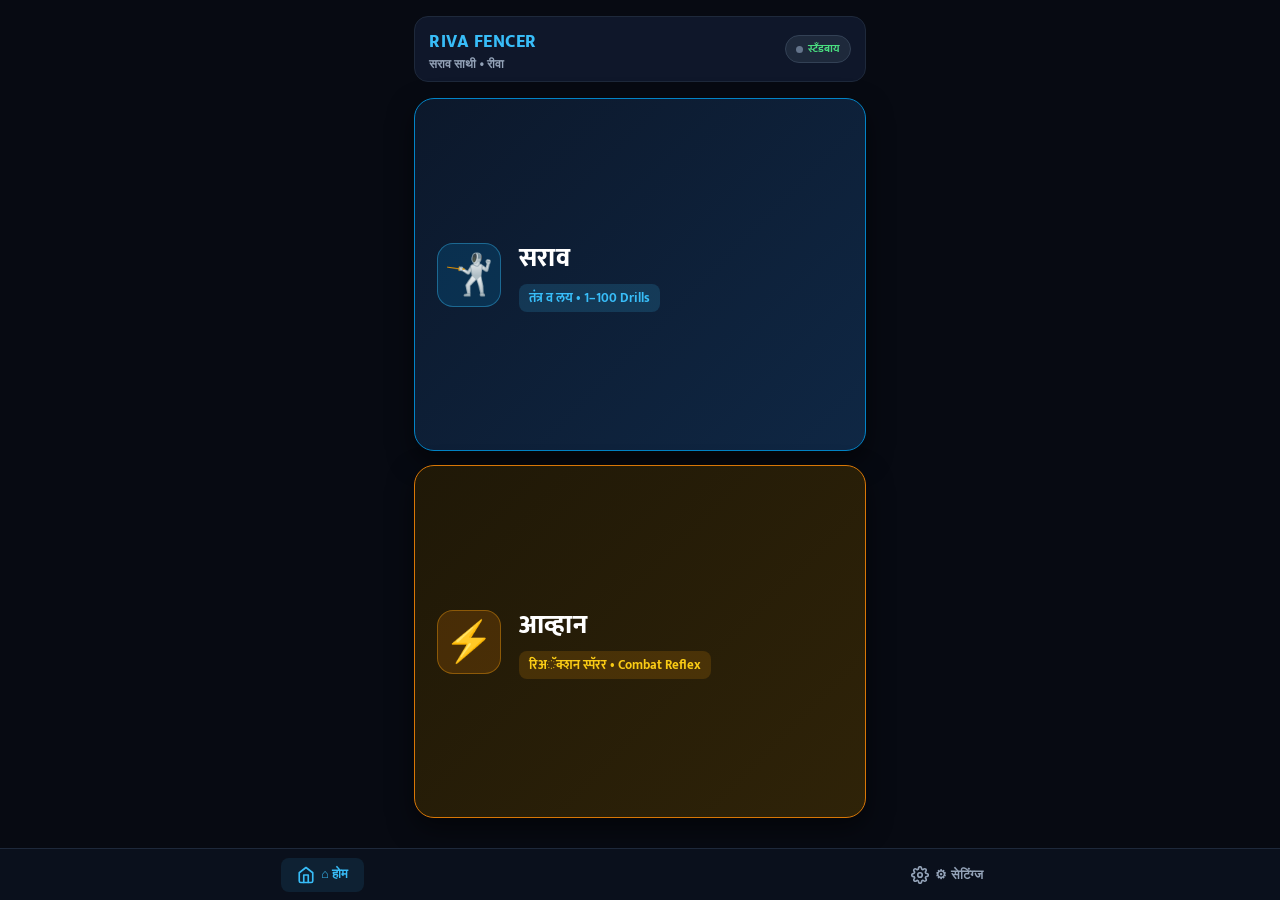
==== commit f732286d: "Update index.html" ====
--- a/index.html
+++ b/index.html
@@ -12,7 +12,7 @@
         * { box-sizing: border-box; user-select: none; -webkit-user-select: none; margin: 0; padding: 0; }
         
         body {
-            background: #080c14;
+            background: #070a12;
             color: #f8fafc;
             font-family: -apple-system, BlinkMacSystemFont, 'Mukta', 'Segoe UI', Roboto, sans-serif;
             min-height: 100vh;
@@ -21,19 +21,21 @@
             flex-direction: column;
             align-items: center;
             overflow-x: hidden;
-            padding-bottom: 58px; /* Space for universal persistent bottom anchor */
+            padding-bottom: 56px;
         }
 
         /* ------------------------------------------------------------- */
-        /* LAYER 1: DUAL-PORTAL DASHBOARD                                */
+        /* LAYER 1: MINIMAL ATHLETIC DUAL-PORTAL                         */
         /* ------------------------------------------------------------- */
         .portal-stage {
             display: flex;
             flex-direction: column;
             width: 100%;
-            max-width: 520px;
-            padding: 16px 14px 20px;
-            gap: 14px;
+            max-width: 480px;
+            height: calc(100vh - 72px);
+            height: calc(100dvh - 72px);
+            padding: 16px 14px 10px;
+            gap: 16px;
         }
         .portal-top-bar {
             display: flex;
@@ -43,13 +45,11 @@
             background: #0f172a;
             border: 1px solid #1e293b;
             border-radius: 14px;
-        }
-        .app-branding {
-            display: flex;
-            flex-direction: column;
-        }
-        .app-name { font-size: 19px; font-weight: 800; color: #38bdf8; letter-spacing: 0.3px; }
-        .app-subtext { font-size: 11px; color: #94a3b8; font-weight: 600; }
+            flex-shrink: 0;
+        }
+        .app-branding { display: flex; flex-direction: column; }
+        .app-name { font-size: 18px; font-weight: 800; color: #38bdf8; letter-spacing: 0.5px; }
+        .app-subtext { font-size: 12px; color: #94a3b8; font-weight: 600; }
         .wake-pill {
             display: flex;
             align-items: center;
@@ -67,61 +67,67 @@
             background: #22c55e; box-shadow: 0 0 6px #22c55e;
         }
 
-        /* PORTAL CARDS */
+        /* MINIMAL PORTAL CARDS */
+        .portal-cards-container {
+            display: flex;
+            flex-direction: column;
+            gap: 14px;
+            flex: 1;
+        }
         .portal-card {
-            background: linear-gradient(145deg, #0f172a 0%, #131d33 100%);
-            border: 1.5px solid #1e293b;
-            border-radius: 18px;
-            padding: 18px;
+            flex: 1;
+            display: flex;
+            align-items: center;
+            gap: 18px;
+            padding: 20px 22px;
+            border-radius: 20px;
             cursor: pointer;
             position: relative;
-            overflow: hidden;
-            box-shadow: 0 8px 24px rgba(0,0,0,0.4);
+            box-shadow: 0 10px 26px rgba(0,0,0,0.5);
             transition: transform 0.12s ease, border-color 0.12s ease;
             touch-action: manipulation;
         }
-        .portal-card:active {
-            transform: scale(0.98);
-            border-color: #38bdf8;
-        }
-        .portal-card.card-drills {
-            border-left: 5px solid #38bdf8;
-        }
-        .portal-card.card-sparrer {
-            border-left: 5px solid #f59e0b;
-        }
-        .portal-badge {
-            display: inline-block;
-            font-size: 11px;
-            font-weight: 800;
-            padding: 3px 8px;
-            border-radius: 6px;
-            margin-bottom: 8px;
-        }
-        .badge-drills { background: rgba(56, 189, 248, 0.15); color: #38bdf8; }
-        .badge-sparrer { background: rgba(245, 158, 11, 0.15); color: #facc15; }
-        .portal-heading {
-            font-size: 18px;
-            font-weight: 800;
-            color: #f8fafc;
-            margin-bottom: 4px;
-        }
-        .portal-desc {
-            font-size: 12px;
-            color: #94a3b8;
-            line-height: 1.4;
-        }
-        .portal-meta {
-            margin-top: 10px;
-            font-size: 11px;
-            color: #cbd5e1;
-            display: flex;
-            gap: 12px;
-            font-weight: 700;
-        }
+        .portal-card:active { transform: scale(0.98); }
+
+        .card-drills {
+            background: linear-gradient(135deg, #0c182b 0%, #0f2744 100%);
+            border: 1.5px solid #0284c7;
+        }
+        .card-drills:active { border-color: #38bdf8; }
+
+        .card-sparrer {
+            background: linear-gradient(135deg, #1f1807 0%, #2f2308 100%);
+            border: 1.5px solid #d97706;
+        }
+        .card-sparrer:active { border-color: #f59e0b; }
+
+        .portal-icon {
+            font-size: 40px;
+            width: 64px; height: 64px;
+            border-radius: 16px;
+            display: flex; align-items: center; justify-content: center;
+            flex-shrink: 0;
+        }
+        .card-drills .portal-icon {
+            background: rgba(2, 132, 199, 0.2);
+            border: 1px solid rgba(56, 189, 248, 0.4);
+        }
+        .card-sparrer .portal-icon {
+            background: rgba(217, 119, 6, 0.2);
+            border: 1px solid rgba(245, 158, 11, 0.4);
+        }
+
+        .portal-info { display: flex; flex-direction: column; gap: 4px; }
+        .portal-title { font-size: 26px; font-weight: 800; color: #ffffff; letter-spacing: 0.3px; }
+        .portal-tag {
+            font-size: 13px; font-weight: 700;
+            padding: 3px 10px; border-radius: 8px; width: fit-content;
+        }
+        .tag-drills { background: rgba(56, 189, 248, 0.16); color: #38bdf8; }
+        .tag-sparrer { background: rgba(245, 158, 11, 0.16); color: #facc15; }
 
         /* ------------------------------------------------------------- */
-        /* DRILL CATALOG VIEW (INSIDE PORTAL 1)                          */
+        /* PORTAL 1 SUB-VIEW: DRILL CATALOG                              */
         /* ------------------------------------------------------------- */
         .catalog-stage {
             display: flex;
@@ -140,9 +146,9 @@
             background: #1e293b;
             border: 1px solid #334155;
             color: #f8fafc;
-            padding: 6px 12px;
+            padding: 6px 14px;
             border-radius: 8px;
-            font-size: 12.5px;
+            font-size: 13px;
             font-weight: 700;
             cursor: pointer;
         }
@@ -179,59 +185,66 @@
             display: flex;
             flex-direction: column;
             align-items: center;
-            padding: 6px 10px 62px; /* Bottom clearance for persistent anchor */
+            padding: 6px 10px 58px;
             overflow: hidden;
+            position: relative;
         }
         .top-header {
             display: flex;
             align-items: center;
             justify-content: space-between;
             width: 100%;
-            height: 40px;
+            height: 38px;
             flex-shrink: 0;
             margin-bottom: 4px;
         }
-        .header-back-btn {
+        .header-left-cluster {
+            display: flex;
+            align-items: center;
+            gap: 6px;
+        }
+        .header-btn {
             background: #1e293b;
             border: 1px solid #334155;
             color: #f8fafc;
             border-radius: 10px;
-            padding: 6px 12px;
-            font-size: 13px;
+            padding: 6px 11px;
+            font-size: 12.5px;
             font-weight: 700;
             cursor: pointer;
             display: flex;
             align-items: center;
             gap: 4px;
         }
+        .header-btn:active { background: #0284c7; }
+        .header-home-btn { display: none; } /* Appears inside header only in landscape */
+
         .header-title-pill {
             background: #0f172a;
             border: 1px solid #1e293b;
-            padding: 6px 14px;
+            padding: 5px 14px;
             border-radius: 20px;
             font-size: 13px;
             font-weight: 800;
             color: #38bdf8;
-            letter-spacing: 0.3px;
             cursor: pointer;
             display: flex;
             align-items: center;
-            gap: 6px;
-        }
-        .header-title-pill:active { background: #1e293b; }
+            gap: 5px;
+        }
 
         .timer-ring-container {
             position: relative;
-            width: 38px;
-            height: 38px;
+            width: 36px;
+            height: 36px;
             display: flex;
             align-items: center;
             justify-content: center;
             flex-shrink: 0;
         }
         .timer-ring-svg {
-            width: 38px;
-            height: 38px;
+            width: 36px;
+            height: 36px;
             transform: rotate(-90deg);
         }
         .timer-track { fill: none; stroke: #1e293b; stroke-width: 3.5; }
@@ -266,11 +279,12 @@
             touch-action: none;
         }
 
+        /* COACH FEEDBACK TICKER */
         .coach-feedback-box {
             background: #0f172a;
             border: 1px solid #1e293b;
             border-radius: 12px;
-            padding: 8px 12px;
+            padding: 7px 12px;
             text-align: center;
             width: 100%;
             flex-shrink: 0;
@@ -280,7 +294,7 @@
             font-size: 13.5px;
             font-weight: 700;
             color: #facc15;
-            min-height: 24px;
+            min-height: 22px;
             display: flex;
             align-items: center;
             justify-content: center;
@@ -318,7 +332,7 @@
             display: flex;
             align-items: center;
             gap: 6px;
-            min-width: 90px;
+            min-width: 88px;
             justify-content: center;
             touch-action: none;
             -webkit-touch-callout: none;
@@ -339,14 +353,14 @@
 
         .dock-actions { display: flex; align-items: center; gap: 8px; }
         .action-icon-btn {
-            width: 42px; height: 42px;
+            width: 40px; height: 40px;
             background: #1e293b; border: 1px solid #334155;
             border-radius: 50%; color: #f8fafc;
             display: flex; align-items: center; justify-content: center;
             cursor: pointer;
         }
         .play-hero-btn {
-            width: 50px; height: 50px;
+            width: 48px; height: 48px;
             background: #0284c7; border: 2px solid #38bdf8;
             border-radius: 50%; color: #ffffff;
             display: flex; align-items: center; justify-content: center;
@@ -354,7 +368,7 @@
         }
 
         /* ------------------------------------------------------------- */
-        /* PORTAL 2 PREVIEW / PLACEHOLDER STAGE                          */
+        /* VIEW 4: SPARRER ENGINE PREVIEW                                */
         /* ------------------------------------------------------------- */
         .sparrer-placeholder-stage {
             display: flex;
@@ -362,10 +376,10 @@
             align-items: center;
             justify-content: center;
             width: 100%;
-            max-width: 520px;
+            max-width: 500px;
             padding: 30px 16px;
             text-align: center;
-            gap: 16px;
+            gap: 14px;
         }
         .sparrer-icon-box {
             width: 72px; height: 72px; border-radius: 20px;
@@ -374,17 +388,17 @@
             display: flex; align-items: center; justify-content: center;
             font-size: 32px;
         }
-        .sparrer-title { font-size: 20px; font-weight: 800; color: #facc15; }
-        .sparrer-desc { font-size: 13px; color: #94a3b8; line-height: 1.5; max-width: 380px; }
+        .sparrer-title { font-size: 22px; font-weight: 800; color: #facc15; }
+        .sparrer-desc { font-size: 13.5px; color: #94a3b8; line-height: 1.5; max-width: 360px; }
 
         /* ------------------------------------------------------------- */
-        /* UNIVERSAL PERSISTENT BOTTOM ANCHOR (LEVEL 0 NAV)              */
+        /* UNIVERSAL BOTTOM ANCHOR                                       */
         /* ------------------------------------------------------------- */
         .universal-dock {
             position: fixed;
             bottom: 0; left: 0; right: 0;
             height: 52px;
-            background: rgba(11, 17, 30, 0.95);
+            background: rgba(11, 17, 30, 0.96);
             backdrop-filter: blur(10px);
             -webkit-backdrop-filter: blur(10px);
             border-top: 1px solid #1e293b;
@@ -395,28 +409,98 @@
             z-index: 800;
         }
         .universal-nav-btn {
-            background: none;
-            border: none;
-            color: #94a3b8;
-            font-size: 12px;
-            font-weight: 700;
-            display: flex;
-            align-items: center;
-            gap: 6px;
-            cursor: pointer;
-            padding: 8px 16px;
-            border-radius: 8px;
+            background: none; border: none;
+            color: #94a3b8; font-size: 12.5px; font-weight: 700;
+            display: flex; align-items: center; gap: 6px;
+            cursor: pointer; padding: 8px 16px; border-radius: 8px;
             transition: color 0.12s ease, background 0.12s ease;
         }
         .universal-nav-btn:active, .universal-nav-btn.active {
-            color: #38bdf8;
-            background: rgba(56, 189, 248, 0.1);
+            color: #38bdf8; background: rgba(56, 189, 248, 0.1);
         }
         .universal-nav-btn svg { width: 18px; height: 18px; }
 
         /* ------------------------------------------------------------- */
-        /* LAYER 0: STANCE CALIBRATION & PROFILE DRAWER                  */
+        /* FULL-STAGE LANDSCAPE IMMERSION ENGINE (2X FENCER SCALE)       */
         /* ------------------------------------------------------------- */
+        @media (orientation: landscape) and (max-height: 520px) {
+            body { padding-bottom: 0 !important; }
+
+            /* 1. Universal bottom dock is hidden in landscape arena */
+            .universal-dock { display: none !important; }
+
+            .arena-stage {
+                padding: 4px 10px 6px;
+                height: 100dvh;
+                justify-content: space-between;
+            }
+
+            /* 2. Top Header houses Home escape button */
+            .top-header {
+                height: 30px;
+                margin-bottom: 2px;
+            }
+            .header-home-btn {
+                display: flex;
+                background: #0284c7;
+                border-color: #38bdf8;
+                padding: 3px 9px;
+                font-size: 11px;
+            }
+            .header-btn { padding: 3px 8px; font-size: 11.5px; }
+            .header-title-pill { padding: 3px 10px; font-size: 11.5px; }
+            .timer-ring-container, .timer-ring-svg { width: 28px; height: 28px; }
+            .timer-label { font-size: 9.5px; }
+
+            /* 3. Canvas expands to fill 85% of viewport height */
+            .canvas-host {
+                width: auto;
+                height: calc(100dvh - 78px) !important;
+                max-height: calc(100dvh - 78px) !important;
+                aspect-ratio: 820 / 420;
+                margin: 0 auto;
+            }
+
+            /* 4. Coach caption floats over bottom piste (takes 0 layout height) */
+            .coach-feedback-box {
+                position: absolute;
+                bottom: 46px;
+                left: 50%;
+                transform: translateX(-50%);
+                width: auto;
+                max-width: 82%;
+                background: rgba(15, 23, 42, 0.82);
+                backdrop-filter: blur(6px);
+                -webkit-backdrop-filter: blur(6px);
+                border: 1px solid rgba(56, 189, 248, 0.35);
+                border-radius: 20px;
+                padding: 2px 14px;
+                margin: 0;
+                pointer-events: none;
+                z-index: 20;
+            }
+            #status-box {
+                font-size: 12px;
+                min-height: 18px;
+            }
+            .hint-bar { display: none; }
+
+            /* 5. Ultra-slim bottom controls dock */
+            .controls-dock {
+                height: 38px;
+                padding: 2px 12px;
+                margin-top: 2px;
+            }
+            .nav-step-btn {
+                padding: 5px 12px;
+                min-width: 76px;
+                font-size: 11.5px;
+            }
+            .action-icon-btn { width: 32px; height: 32px; }
+            .play-hero-btn { width: 34px; height: 34px; }
+        }
+
+        /* LAYER 0 MODAL */
         .settings-overlay {
             position: fixed; inset: 0; background: rgba(4, 7, 13, 0.85);
             backdrop-filter: blur(8px); -webkit-backdrop-filter: blur(8px);
@@ -424,14 +508,13 @@
             padding: 16px;
         }
         .settings-card {
-            width: 100%; max-width: 400px; background: #0f172a;
-            border: 1.5px solid #38bdf8; border-radius: 18px; padding: 20px;
+            width: 100%; max-width: 380px; background: #0f172a;
+            border: 1.5px solid #38bdf8; border-radius: 18px; padding: 18px;
             box-shadow: 0 16px 36px rgba(0,0,0,0.85);
-            max-height: 90vh; overflow-y: auto;
         }
         .settings-title {
-            font-size: 17px; font-weight: 800; color: #f8fafc;
-            margin-bottom: 14px; text-align: center;
+            font-size: 16px; font-weight: 800; color: #f8fafc;
+            margin-bottom: 12px; text-align: center;
         }
         .settings-card label {
             font-size: 12px; font-weight: 700; color: #94a3b8;
@@ -442,40 +525,26 @@
             border-radius: 8px; padding: 0 10px; color: #fff; font-size: 13.5px;
             margin-top: 4px; outline: none;
         }
-        
-        /* STANCE FOOTPRINT SELECTOR */
-        .stance-group {
-            display: flex; gap: 8px; margin-top: 6px;
-        }
+        .stance-group { display: flex; gap: 8px; margin-top: 6px; }
         .stance-btn {
-            flex: 1; padding: 10px 6px; background: #1e293b;
+            flex: 1; padding: 8px 4px; background: #1e293b;
             border: 1.5px solid #334155; border-radius: 10px;
             color: #cbd5e1; cursor: pointer; text-align: center;
-            font-family: inherit; font-weight: 700; font-size: 11.5px;
+            font-family: inherit; font-weight: 700; font-size: 11px;
             transition: all 0.12s ease;
         }
-        .stance-btn .footprint { font-size: 16px; display: block; margin-bottom: 2px; }
+        .stance-btn .footprint { font-size: 15px; display: block; margin-bottom: 2px; }
         .stance-btn.active {
             background: rgba(2, 132, 199, 0.25);
             border-color: #38bdf8; color: #38bdf8;
-            box-shadow: 0 0 10px rgba(56, 189, 248, 0.3);
-        }
-
-        /* 3-SECOND SHOE-STEP VISUAL GUIDE */
-        .shoe-guide-box {
-            background: #1e293b; border-radius: 8px; padding: 10px;
-            margin-top: 12px; border-left: 3px solid #38bdf8;
-        }
-        .shoe-guide-title { font-size: 11.5px; font-weight: 800; color: #38bdf8; margin-bottom: 4px; }
-        .shoe-guide-item { font-size: 11px; color: #cbd5e1; line-height: 1.4; }
-
+        }
         .settings-save-btn {
             width: 100%; height: 42px; margin-top: 16px; background: #0284c7;
             color: #fff; border: none; border-radius: 8px; font-weight: 800;
             font-size: 14px; cursor: pointer;
         }
 
-        /* QUICK JUMP SUB-DRILL DRAWER */
+        /* DRAWER OVERLAY */
         .drawer-overlay {
             position: fixed; inset: 0; background: rgba(4, 7, 13, 0.78);
             backdrop-filter: blur(6px); z-index: 900;
@@ -493,30 +562,10 @@
         .drawer-grid { display: grid; grid-template-columns: repeat(2, 1fr); gap: 8px; }
         .drawer-item-btn {
             background: #1e293b; color: #f8fafc; border: 1px solid #334155;
-            border-radius: 8px; padding: 10px 8px; font-size: 12px; font-weight: 700;
+            border-radius: 8px; padding: 9px 8px; font-size: 12px; font-weight: 700;
             cursor: pointer; text-align: left;
         }
         .drawer-item-btn:active { background: #0284c7; border-color: #38bdf8; }
-
-        /* ZERO-SCROLL LANDSCAPE COCKPIT */
-        @media (orientation: landscape) and (max-height: 520px) {
-            body { padding-bottom: 42px; }
-            .universal-dock { height: 40px; padding: 0 10px; }
-            .universal-nav-btn { padding: 4px 10px; font-size: 11px; }
-            .arena-stage { padding: 4px 8px 46px; justify-content: space-between; }
-            .top-header { height: 32px; margin-bottom: 2px; }
-            .header-title-pill { padding: 4px 12px; font-size: 12px; }
-            .timer-ring-container, .timer-ring-svg { width: 32px; height: 32px; }
-            .timer-label { font-size: 10px; }
-            .canvas-host { width: auto; height: calc(100dvh - 128px); max-width: 100%; aspect-ratio: 820 / 420; margin: 0 auto; }
-            .coach-feedback-box { padding: 4px 8px; margin-top: 2px; }
-            #status-box { min-height: 18px; font-size: 12px; }
-            .hint-bar { font-size: 10px; }
-            .controls-dock { padding: 4px 10px; margin-top: 2px; }
-            .nav-step-btn { padding: 6px 12px; min-width: 80px; font-size: 12px; }
-            .action-icon-btn { width: 34px; height: 34px; }
-            .play-hero-btn { width: 38px; height: 38px; }
-        }
     </style>
 </head>
 <body>
@@ -530,42 +579,40 @@
                 <span class="app-name">RIVA FENCER</span>
                 <span class="app-subtext" id="athleteStatusLine">सराव साथी • रीवा</span>
             </div>
-            <div class="wake-pill" id="wakeStatusPill">
+            <div class="wake-pill">
                 <span class="wake-dot"></span>
                 <span id="wakeStatusText">जागृत</span>
             </div>
         </header>
 
-        <!-- PORTAL 1: SARAAV (KINETIC DRILL DECK) -->
-        <article class="portal-card card-drills" onclick="openDrillCatalog()">
-            <span class="portal-badge badge-drills">पोर्टल १ • बायोमेकॅनिक्स</span>
-            <h2 class="portal-heading">सराव (Kinetic Drills)</h2>
-            <p class="portal-desc">शास्त्रीय तंत्र, पाऊल क्रम, ब्लेड बकलिंग व स्लो-मोशन फ्रेम अभ्यास.</p>
-            <div class="portal-meta">
-                <span>📚 १००+ सराव संच</span>
-                <span>⏱️ अचूक ३० से. फेऱ्या</span>
-            </div>
-        </article>
-
-        <!-- PORTAL 2: AAVHAN (REACTION SPARRER) -->
-        <article class="portal-card card-sparrer" onclick="openReactionSparrer()">
-            <span class="portal-badge badge-sparrer">पोर्टल २ • रिअॅक्शन कॉम्बॅट</span>
-            <h2 class="portal-heading">आव्हान (Reaction Sparrer)</h2>
-            <p class="portal-desc">अनपेक्षित मुकाबला पेसिंग, 'थांबा!' तोल ब्रेक व १०-फूट अ‍ॅम्बियंट व्हिजन संकेत.</p>
-            <div class="portal-meta">
-                <span>⚡ मायक्रो-बर्स्ट बाऊट</span>
-                <span>🛑 एक्सेंट्रिक बॅलन्स</span>
-            </div>
-        </article>
+        <div class="portal-cards-container">
+            <!-- PORTAL 1: SARAAV -->
+            <article class="portal-card card-drills" onclick="openDrillCatalog()">
+                <div class="portal-icon">🤺</div>
+                <div class="portal-info">
+                    <h2 class="portal-title">सराव</h2>
+                    <span class="portal-tag tag-drills">तंत्र व लय • 1–100 Drills</span>
+                </div>
+            </article>
+
+            <!-- PORTAL 2: AAVHAN -->
+            <article class="portal-card card-sparrer" onclick="openReactionSparrer()">
+                <div class="portal-icon">⚡</div>
+                <div class="portal-info">
+                    <h2 class="portal-title">आव्हान</h2>
+                    <span class="portal-tag tag-sparrer">रिअॅक्शन स्पॅरर • Combat Reflex</span>
+                </div>
+            </article>
+        </div>
     </main>
 
     <!-- ------------------------------------------------------------- -->
-    <!-- VIEW 2: NUMERIC DRILL CATALOG (PORTAL 1 SUB-VIEW)             -->
+    <!-- VIEW 2: NUMERIC DRILL CATALOG                                 -->
     <!-- ------------------------------------------------------------- -->
     <section id="catalogView" class="catalog-stage" style="display: none;">
         <div class="catalog-nav-header">
             <button class="back-portal-btn" onclick="goHome()">← पोर्टल मेनू</button>
-            <span style="font-size:14px; font-weight:800; color:#38bdf8;">सराव डेक निवडा</span>
+            <span style="font-size:14px; font-weight:800; color:#38bdf8;">सराव संच निवडा</span>
         </div>
         <div class="numeric-grid" id="numericGridContainer"></div>
     </section>
@@ -575,9 +622,14 @@
     <!-- ------------------------------------------------------------- -->
     <section id="arenaView" class="arena-stage" style="display: none;">
         <header class="top-header">
-            <button class="header-back-btn" onclick="backToCatalog()">
-                <span>← यादी</span>
-            </button>
+            <div class="header-left-cluster">
+                <button class="header-btn" onclick="backToCatalog()">
+                    <span>← यादी</span>
+                </button>
+                <button class="header-btn header-home-btn" onclick="goHome()">
+                    <span>⌂ होम</span>
+                </button>
+            </div>
             
             <div class="header-title-pill" id="drillHeaderBadge" onclick="toggleSubDrillDrawer(true)">
                 <span id="drillHeaderBadgeText">Drill #1</span>
@@ -615,21 +667,21 @@
                 </button>
 
                 <button class="play-hero-btn" id="masterPlayBtn" onclick="triggerPlayPause()" aria-label="Play/Pause">
-                    <svg id="playIcon" width="22" height="22" viewBox="0 0 24 24" fill="currentColor">
+                    <svg id="playIcon" width="20" height="20" viewBox="0 0 24 24" fill="currentColor">
                         <polygon points="6 4 20 12 6 20 6 4"></polygon>
                     </svg>
-                    <svg id="pauseIcon" style="display:none;" width="22" height="22" viewBox="0 0 24 24" fill="currentColor">
+                    <svg id="pauseIcon" style="display:none;" width="20" height="20" viewBox="0 0 24 24" fill="currentColor">
                         <rect x="6" y="4" width="4" height="16"></rect>
                         <rect x="14" y="4" width="4" height="16"></rect>
                     </svg>
                 </button>
 
                 <button class="action-icon-btn" id="audioBtn" onclick="triggerAudioToggle()" aria-label="Audio">
-                    <svg id="audioOnIcon" width="17" height="17" viewBox="0 0 24 24" fill="none" stroke="currentColor" stroke-width="2.2" stroke-linecap="round" stroke-linejoin="round">
+                    <svg id="audioOnIcon" width="16" height="16" viewBox="0 0 24 24" fill="none" stroke="currentColor" stroke-width="2.2" stroke-linecap="round" stroke-linejoin="round">
                         <polygon points="11 5 6 9 2 9 2 15 6 15 11 19 11 5"></polygon>
                         <path d="M19.07 4.93a10 10 0 0 1 0 14.14M15.54 8.46a5 5 0 0 1 0 7.07"></path>
                     </svg>
-                    <svg id="audioMuteIcon" style="display:none;" width="17" height="17" viewBox="0 0 24 24" fill="none" stroke="currentColor" stroke-width="2.2" stroke-linecap="round" stroke-linejoin="round">
+                    <svg id="audioMuteIcon" style="display:none;" width="16" height="16" viewBox="0 0 24 24" fill="none" stroke="currentColor" stroke-width="2.2" stroke-linecap="round" stroke-linejoin="round">
                         <polygon points="11 5 6 9 2 9 2 15 6 15 11 19 11 5"></polygon>
                         <line x1="23" y1="9" x2="17" y2="15"></line>
                         <line x1="17" y1="9" x2="23" y2="15"></line>
@@ -644,14 +696,14 @@
     </section>
 
     <!-- ------------------------------------------------------------- -->
-    <!-- VIEW 4: PORTAL 2 ENGINE PREVIEW                               -->
+    <!-- VIEW 4: SPARRER ENGINE PREVIEW                                -->
     <!-- ------------------------------------------------------------- -->
     <section id="sparrerPlaceholderView" class="sparrer-placeholder-stage" style="display: none;">
         <div class="sparrer-icon-box">⚡</div>
         <h2 class="sparrer-title">आव्हान (Reaction Sparrer)</h2>
         <p class="sparrer-desc">
-            १०-फूट अ‍ॅम्बियंट व्हिजन डिस्प्ले (हिरवा: पुढे, निळा: मागे, अंबर: 'थांबा!' ब्रेक).
-            मायक्रो-बर्स्ट बाऊट स्ट्रक्चर (३० से. मुकाबला / १५ से. विश्रांती) पुढील स्टेपमध्ये सक्रिय होईल!
+            १०-फूट अ‍ॅम्बियंट व्हिजन संकेत (हिरवा: पुढे, निळा: मागे, अंबर: 'थांबा!' ब्रेक).
+            मायक्रो-बर्स्ट बाऊट इंजिन पुढील टप्प्यात सक्रिय होईल.
         </p>
         <button class="back-portal-btn" onclick="goHome()" style="padding:10px 20px; font-size:13.5px; margin-top:8px;">
             ← मुख्य पोर्टलवर परत जा
@@ -659,7 +711,7 @@
     </section>
 
     <!-- ------------------------------------------------------------- -->
-    <!-- UNIVERSAL PERSISTENT BOTTOM ANCHOR                            -->
+    <!-- UNIVERSAL BOTTOM ANCHOR (PORTRAIT ONLY)                       -->
     <!-- ------------------------------------------------------------- -->
     <nav class="universal-dock" aria-label="Universal Navigation">
         <button class="universal-nav-btn active" id="univHomeBtn" onclick="goHome()">
@@ -679,9 +731,7 @@
         </button>
     </nav>
 
-    <!-- ------------------------------------------------------------- -->
-    <!-- QUICK JUMP SUB-DRILL DRAWER                                   -->
-    <!-- ------------------------------------------------------------- -->
+    <!-- QUICK JUMP SUB-DRILL DRAWER -->
     <div id="subDrillDrawer" class="drawer-overlay" style="display: none;" onclick="toggleSubDrillDrawer(false)">
         <div class="drawer-card" onclick="event.stopPropagation()">
             <div class="drawer-title">सराव भाग निवडा (Select Sub-Drill)</div>
@@ -689,9 +739,7 @@
         </div>
     </div>
 
-    <!-- ------------------------------------------------------------- -->
-    <!-- LAYER 0: STANCE CALIBRATION & PROFILE MODAL                   -->
-    <!-- ------------------------------------------------------------- -->
+    <!-- LAYER 0: STANCE CALIBRATION & PROFILE MODAL -->
     <div id="settingsModal" class="settings-overlay" style="display: none;">
         <div class="settings-card">
             <h3 class="settings-title">खेळाडू व स्टॅन्स कॅलिब्रेशन</h3>
@@ -715,13 +763,6 @@
                     </button>
                 </div>
 
-                <div class="shoe-guide-box">
-                    <div class="shoe-guide-title">📐 ३-सेकंद "शू-स्टेप" चाचणी:</div>
-                    <div class="shoe-guide-item">१. दोन्ही टाचा एकत्र जोडून 'L' आकार बनवा.</div>
-                    <div class="shoe-guide-item">२. पुढचा पाय सरळ समोर टाका (२ ते २.५ बुटांचे अंतर).</div>
-                    <div class="shoe-guide-item">३. गुडघा किंचित वाकवून ऑन-गार्द तोल साधा!</div>
-                </div>
-
                 <div style="display:flex; gap:8px;">
                     <div style="flex:1;">
                         <label>वय (उदा. 6.9)</label>
@@ -740,7 +781,7 @@
 
 <script>
 // -------------------------------------------------------------
-// HARDWARE LIFECYCLE & WAKE LOCK ENGINE
+// HARDWARE LIFECYCLE & WAKE LOCK
 // -------------------------------------------------------------
 let globalWakeLock = null;
 
@@ -767,33 +808,24 @@
 }
 
 document.addEventListener('visibilitychange', () => {
-    if (document.visibilityState === 'visible') {
-        requestScreenWake();
-    }
+    if (document.visibilityState === 'visible') requestScreenWake();
 });
 requestScreenWake();
 
 // -------------------------------------------------------------
-// UNIVERSAL PERSISTENT ANCHOR (MASTER KILL SWITCH)
+// UNIVERSAL ESCAPE SWITCH
 // -------------------------------------------------------------
 let currentCartridge = null;
 
 function goHome() {
-    // 1. Terminate all active audio synthesis and voices immediately
     if ('speechSynthesis' in window) window.speechSynthesis.cancel();
-    
-    // 2. Halt running cartridge loop safely
-    if (currentCartridge && currentCartridge.stop) {
-        currentCartridge.stop();
-    }
-
-    // 3. Reset views
+    if (currentCartridge && currentCartridge.stop) currentCartridge.stop();
+
     document.getElementById('arenaView').style.display = 'none';
     document.getElementById('catalogView').style.display = 'none';
     document.getElementById('sparrerPlaceholderView').style.display = 'none';
     document.getElementById('portalView').style.display = 'flex';
 
-    // 4. Update navigation highlight
     document.getElementById('univHomeBtn').classList.add('active');
     document.getElementById('univSettingsBtn').classList.remove('active');
 }
@@ -826,7 +858,7 @@
 }
 
 // -------------------------------------------------------------
-// PORTAL 1: DYNAMIC CARTRIDGE AUTO-DISCOVERY
+// DYNAMIC CARTRIDGE AUTO-DISCOVERY
 // -------------------------------------------------------------
 async function autoDetectCatalog() {
     const container = document.getElementById('numericGridContainer');
@@ -944,7 +976,7 @@
 }
 
 // -------------------------------------------------------------
-// TAP-VS-HOLD SCRUBBING ENGINE (MOBILE HARDENED)
+// TAP-VS-HOLD GESTURE ENGINE
 // -------------------------------------------------------------
 function setupReliableStepHoldButton(config) {
     const { btnId, labelId, normalText, activeHoldText, activeClass, onSingleTap, onHoldStart, onHoldEnd } = config;
@@ -1025,7 +1057,7 @@
 });
 
 // -------------------------------------------------------------
-// LAYER 0: STANCE CALIBRATION & PROFILE LOGIC
+// LAYER 0: STANCE CALIBRATION & PROFILE
 // -------------------------------------------------------------
 let selectedStance = 'medium';
 
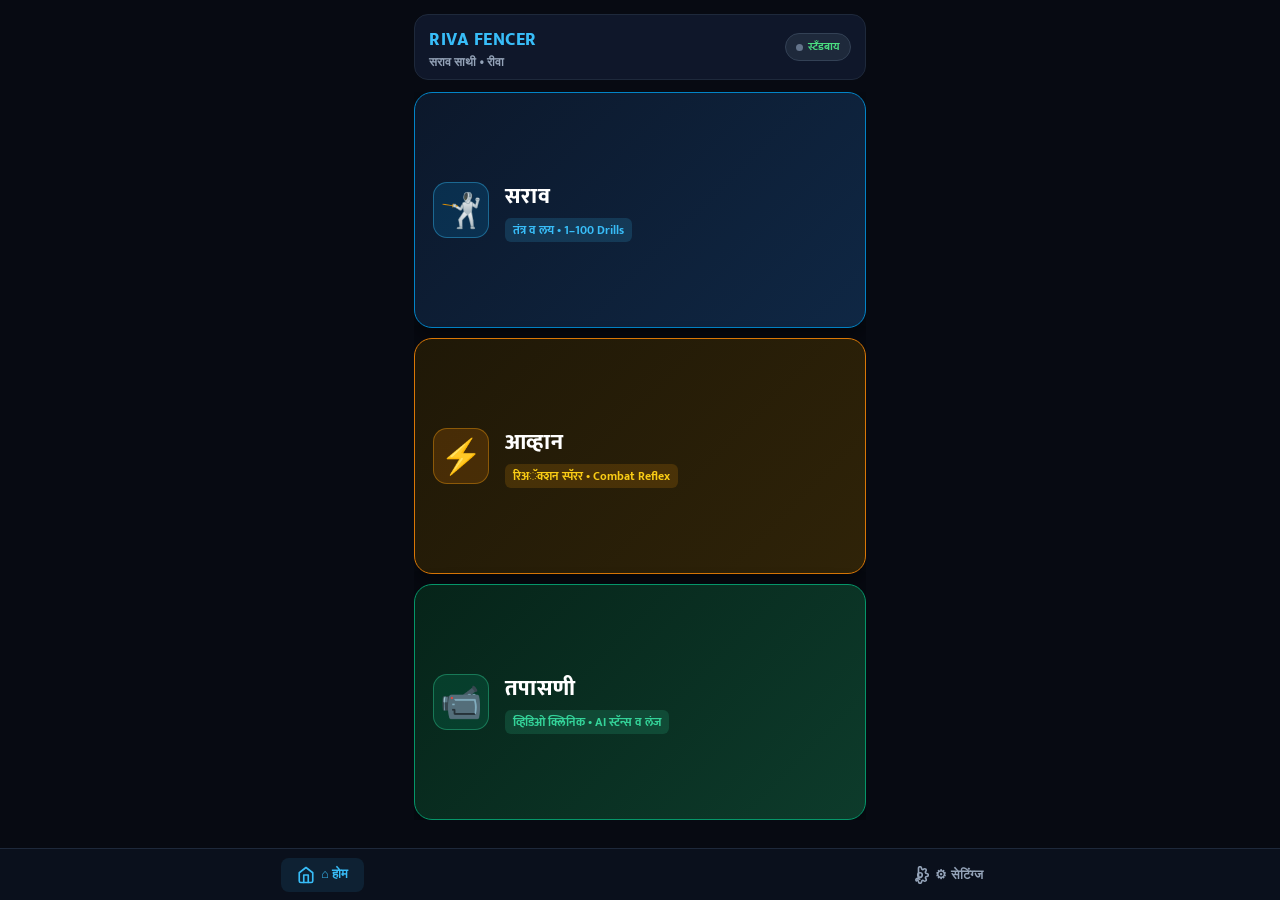
==== commit b63a71dc: "Update index.html" ====
--- a/index.html
+++ b/index.html
@@ -25,7 +25,7 @@
         }
 
         /* ------------------------------------------------------------- */
-        /* LAYER 1: MINIMAL ATHLETIC DUAL-PORTAL                         */
+        /* LAYER 1: MINIMAL ATHLETIC TRIPLE-PORTAL                       */
         /* ------------------------------------------------------------- */
         .portal-stage {
             display: flex;
@@ -34,8 +34,8 @@
             max-width: 480px;
             height: calc(100vh - 72px);
             height: calc(100dvh - 72px);
-            padding: 16px 14px 10px;
-            gap: 16px;
+            padding: 14px 14px 8px;
+            gap: 12px;
         }
         .portal-top-bar {
             display: flex;
@@ -67,23 +67,25 @@
             background: #22c55e; box-shadow: 0 0 6px #22c55e;
         }
 
-        /* MINIMAL PORTAL CARDS */
+        /* PORTAL CARDS CONTAINER */
         .portal-cards-container {
             display: flex;
             flex-direction: column;
-            gap: 14px;
+            gap: 10px;
             flex: 1;
+            overflow-y: auto;
         }
         .portal-card {
             flex: 1;
-            display: flex;
-            align-items: center;
-            gap: 18px;
-            padding: 20px 22px;
-            border-radius: 20px;
+            min-height: 84px;
+            display: flex;
+            align-items: center;
+            gap: 16px;
+            padding: 14px 18px;
+            border-radius: 18px;
             cursor: pointer;
             position: relative;
-            box-shadow: 0 10px 26px rgba(0,0,0,0.5);
+            box-shadow: 0 8px 22px rgba(0,0,0,0.45);
             transition: transform 0.12s ease, border-color 0.12s ease;
             touch-action: manipulation;
         }
@@ -101,10 +103,16 @@
         }
         .card-sparrer:active { border-color: #f59e0b; }
 
+        .card-clinic {
+            background: linear-gradient(135deg, #062419 0%, #0d3b2b 100%);
+            border: 1.5px solid #059669;
+        }
+        .card-clinic:active { border-color: #34d399; }
+
         .portal-icon {
-            font-size: 40px;
-            width: 64px; height: 64px;
-            border-radius: 16px;
+            font-size: 34px;
+            width: 56px; height: 56px;
+            border-radius: 14px;
             display: flex; align-items: center; justify-content: center;
             flex-shrink: 0;
         }
@@ -116,15 +124,20 @@
             background: rgba(217, 119, 6, 0.2);
             border: 1px solid rgba(245, 158, 11, 0.4);
         }
-
-        .portal-info { display: flex; flex-direction: column; gap: 4px; }
-        .portal-title { font-size: 26px; font-weight: 800; color: #ffffff; letter-spacing: 0.3px; }
+        .card-clinic .portal-icon {
+            background: rgba(5, 150, 105, 0.2);
+            border: 1px solid rgba(52, 211, 153, 0.4);
+        }
+
+        .portal-info { display: flex; flex-direction: column; gap: 3px; }
+        .portal-title { font-size: 22px; font-weight: 800; color: #ffffff; letter-spacing: 0.3px; }
         .portal-tag {
-            font-size: 13px; font-weight: 700;
-            padding: 3px 10px; border-radius: 8px; width: fit-content;
+            font-size: 12px; font-weight: 700;
+            padding: 2px 8px; border-radius: 6px; width: fit-content;
         }
         .tag-drills { background: rgba(56, 189, 248, 0.16); color: #38bdf8; }
         .tag-sparrer { background: rgba(245, 158, 11, 0.16); color: #facc15; }
+        .tag-clinic  { background: rgba(52, 211, 153, 0.16); color: #34d399; }
 
         /* ------------------------------------------------------------- */
         /* PORTAL 1 SUB-VIEW: DRILL CATALOG                              */
@@ -217,7 +230,7 @@
             gap: 4px;
         }
         .header-btn:active { background: #0284c7; }
-        .header-home-btn { display: none; } /* Appears inside header only in landscape */
+        .header-home-btn { display: none; }
 
         .header-title-pill {
             background: #0f172a;
@@ -368,31 +381,19 @@
         }
 
         /* ------------------------------------------------------------- */
-        /* VIEW 4: SPARRER ENGINE PREVIEW                                */
-        /* ------------------------------------------------------------- */
-        .sparrer-placeholder-stage {
+        /* VIEW 4 & 5: DYNAMIC MODULE STAGES                             */
+        /* ------------------------------------------------------------- */
+        .module-stage {
             display: flex;
             flex-direction: column;
             align-items: center;
-            justify-content: center;
             width: 100%;
-            max-width: 500px;
-            padding: 30px 16px;
-            text-align: center;
-            gap: 14px;
-        }
-        .sparrer-icon-box {
-            width: 72px; height: 72px; border-radius: 20px;
-            background: rgba(245, 158, 11, 0.12);
-            border: 2px solid #f59e0b;
-            display: flex; align-items: center; justify-content: center;
-            font-size: 32px;
-        }
-        .sparrer-title { font-size: 22px; font-weight: 800; color: #facc15; }
-        .sparrer-desc { font-size: 13.5px; color: #94a3b8; line-height: 1.5; max-width: 360px; }
-
-        /* ------------------------------------------------------------- */
-        /* UNIVERSAL BOTTOM ANCHOR                                       */
+            max-width: 640px;
+            padding: 12px 14px 64px;
+        }
+
+        /* ------------------------------------------------------------- */
+        /* UNIVERSAL BOTTOM ANCHOR (PORTRAIT ONLY)                       */
         /* ------------------------------------------------------------- */
         .universal-dock {
             position: fixed;
@@ -421,12 +422,10 @@
         .universal-nav-btn svg { width: 18px; height: 18px; }
 
         /* ------------------------------------------------------------- */
-        /* FULL-STAGE LANDSCAPE IMMERSION ENGINE (2X FENCER SCALE)       */
+        /* FULL-STAGE LANDSCAPE IMMERSION ENGINE                         */
         /* ------------------------------------------------------------- */
         @media (orientation: landscape) and (max-height: 520px) {
             body { padding-bottom: 0 !important; }
-
-            /* 1. Universal bottom dock is hidden in landscape arena */
             .universal-dock { display: none !important; }
 
             .arena-stage {
@@ -434,25 +433,16 @@
                 height: 100dvh;
                 justify-content: space-between;
             }
-
-            /* 2. Top Header houses Home escape button */
-            .top-header {
-                height: 30px;
-                margin-bottom: 2px;
-            }
+            .top-header { height: 30px; margin-bottom: 2px; }
             .header-home-btn {
-                display: flex;
-                background: #0284c7;
-                border-color: #38bdf8;
-                padding: 3px 9px;
-                font-size: 11px;
+                display: flex; background: #0284c7; border-color: #38bdf8;
+                padding: 3px 9px; font-size: 11px;
             }
             .header-btn { padding: 3px 8px; font-size: 11.5px; }
             .header-title-pill { padding: 3px 10px; font-size: 11.5px; }
             .timer-ring-container, .timer-ring-svg { width: 28px; height: 28px; }
             .timer-label { font-size: 9.5px; }
 
-            /* 3. Canvas expands to fill 85% of viewport height */
             .canvas-host {
                 width: auto;
                 height: calc(100dvh - 78px) !important;
@@ -460,118 +450,64 @@
                 aspect-ratio: 820 / 420;
                 margin: 0 auto;
             }
-
-            /* 4. Coach caption floats over bottom piste (takes 0 layout height) */
             .coach-feedback-box {
-                position: absolute;
-                bottom: 46px;
-                left: 50%;
-                transform: translateX(-50%);
-                width: auto;
-                max-width: 82%;
-                background: rgba(15, 23, 42, 0.82);
-                backdrop-filter: blur(6px);
-                -webkit-backdrop-filter: blur(6px);
-                border: 1px solid rgba(56, 189, 248, 0.35);
-                border-radius: 20px;
-                padding: 2px 14px;
-                margin: 0;
-                pointer-events: none;
-                z-index: 20;
+                position: absolute; bottom: 46px; left: 50%;
+                transform: translateX(-50%); width: auto; max-width: 82%;
+                background: rgba(15, 23, 42, 0.82); backdrop-filter: blur(6px);
+                border: 1px solid rgba(56, 189, 248, 0.35); border-radius: 20px;
+                padding: 2px 14px; margin: 0; pointer-events: none; z-index: 20;
             }
-            #status-box {
-                font-size: 12px;
-                min-height: 18px;
-            }
+            #status-box { font-size: 12px; min-height: 18px; }
             .hint-bar { display: none; }
 
-            /* 5. Ultra-slim bottom controls dock */
-            .controls-dock {
-                height: 38px;
-                padding: 2px 12px;
-                margin-top: 2px;
-            }
-            .nav-step-btn {
-                padding: 5px 12px;
-                min-width: 76px;
-                font-size: 11.5px;
-            }
+            .controls-dock { height: 38px; padding: 2px 12px; margin-top: 2px; }
+            .nav-step-btn { padding: 5px 12px; min-width: 76px; font-size: 11.5px; }
             .action-icon-btn { width: 32px; height: 32px; }
             .play-hero-btn { width: 34px; height: 34px; }
         }
 
-        /* LAYER 0 MODAL */
-        .settings-overlay {
+        /* MODALS & OVERLAYS */
+        .settings-overlay, .drawer-overlay {
             position: fixed; inset: 0; background: rgba(4, 7, 13, 0.85);
-            backdrop-filter: blur(8px); -webkit-backdrop-filter: blur(8px);
-            z-index: 1000; display: flex; align-items: center; justify-content: center;
-            padding: 16px;
-        }
-        .settings-card {
+            backdrop-filter: blur(8px); z-index: 1000;
+            display: flex; align-items: center; justify-content: center; padding: 16px;
+        }
+        .settings-card, .drawer-card {
             width: 100%; max-width: 380px; background: #0f172a;
             border: 1.5px solid #38bdf8; border-radius: 18px; padding: 18px;
             box-shadow: 0 16px 36px rgba(0,0,0,0.85);
         }
-        .settings-title {
+        .settings-title, .drawer-title {
             font-size: 16px; font-weight: 800; color: #f8fafc;
             margin-bottom: 12px; text-align: center;
         }
-        .settings-card label {
-            font-size: 12px; font-weight: 700; color: #94a3b8;
-            display: block; margin-top: 10px;
-        }
+        .settings-card label { font-size: 12px; font-weight: 700; color: #94a3b8; display: block; margin-top: 10px; }
         .settings-card input {
             width: 100%; height: 38px; background: #1e293b; border: 1px solid #334155;
-            border-radius: 8px; padding: 0 10px; color: #fff; font-size: 13.5px;
-            margin-top: 4px; outline: none;
+            border-radius: 8px; padding: 0 10px; color: #fff; font-size: 13.5px; margin-top: 4px; outline: none;
         }
         .stance-group { display: flex; gap: 8px; margin-top: 6px; }
         .stance-btn {
-            flex: 1; padding: 8px 4px; background: #1e293b;
-            border: 1.5px solid #334155; border-radius: 10px;
-            color: #cbd5e1; cursor: pointer; text-align: center;
+            flex: 1; padding: 8px 4px; background: #1e293b; border: 1.5px solid #334155;
+            border-radius: 10px; color: #cbd5e1; cursor: pointer; text-align: center;
             font-family: inherit; font-weight: 700; font-size: 11px;
-            transition: all 0.12s ease;
-        }
-        .stance-btn .footprint { font-size: 15px; display: block; margin-bottom: 2px; }
-        .stance-btn.active {
-            background: rgba(2, 132, 199, 0.25);
-            border-color: #38bdf8; color: #38bdf8;
-        }
+        }
+        .stance-btn.active { background: rgba(2, 132, 199, 0.25); border-color: #38bdf8; color: #38bdf8; }
         .settings-save-btn {
             width: 100%; height: 42px; margin-top: 16px; background: #0284c7;
-            color: #fff; border: none; border-radius: 8px; font-weight: 800;
-            font-size: 14px; cursor: pointer;
-        }
-
-        /* DRAWER OVERLAY */
-        .drawer-overlay {
-            position: fixed; inset: 0; background: rgba(4, 7, 13, 0.78);
-            backdrop-filter: blur(6px); z-index: 900;
-            display: flex; align-items: center; justify-content: center; padding: 16px;
-        }
-        .drawer-card {
-            width: 100%; max-width: 380px; background: #0f172a;
-            border: 1.5px solid #38bdf8; border-radius: 16px; padding: 16px;
-            box-shadow: 0 12px 32px rgba(0,0,0,0.8);
-        }
-        .drawer-title {
-            font-size: 14px; font-weight: 800; color: #38bdf8;
-            margin-bottom: 12px; text-align: center;
+            color: #fff; border: none; border-radius: 8px; font-weight: 800; font-size: 14px; cursor: pointer;
         }
         .drawer-grid { display: grid; grid-template-columns: repeat(2, 1fr); gap: 8px; }
         .drawer-item-btn {
             background: #1e293b; color: #f8fafc; border: 1px solid #334155;
-            border-radius: 8px; padding: 9px 8px; font-size: 12px; font-weight: 700;
-            cursor: pointer; text-align: left;
-        }
-        .drawer-item-btn:active { background: #0284c7; border-color: #38bdf8; }
+            border-radius: 8px; padding: 9px 8px; font-size: 12px; font-weight: 700; cursor: pointer;
+        }
     </style>
 </head>
 <body>
 
     <!-- ------------------------------------------------------------- -->
-    <!-- VIEW 1: DUAL-PORTAL DASHBOARD                                 -->
+    <!-- VIEW 1: TRIPLE-PORTAL DASHBOARD                               -->
     <!-- ------------------------------------------------------------- -->
     <main id="portalView" class="portal-stage">
         <header class="portal-top-bar">
@@ -601,6 +537,15 @@
                 <div class="portal-info">
                     <h2 class="portal-title">आव्हान</h2>
                     <span class="portal-tag tag-sparrer">रिअॅक्शन स्पॅरर • Combat Reflex</span>
+                </div>
+            </article>
+
+            <!-- PORTAL 3: TAPASANI (KINETIC VIDEO CLINIC) -->
+            <article class="portal-card card-clinic" onclick="openKineticClinic()">
+                <div class="portal-icon">📹</div>
+                <div class="portal-info">
+                    <h2 class="portal-title">तपासणी</h2>
+                    <span class="portal-tag tag-clinic">व्हिडिओ क्लिनिक • AI स्टॅन्स व लंज</span>
                 </div>
             </article>
         </div>
@@ -696,19 +641,14 @@
     </section>
 
     <!-- ------------------------------------------------------------- -->
-    <!-- VIEW 4: SPARRER ENGINE PREVIEW                                -->
-    <!-- ------------------------------------------------------------- -->
-    <section id="sparrerPlaceholderView" class="sparrer-placeholder-stage" style="display: none;">
-        <div class="sparrer-icon-box">⚡</div>
-        <h2 class="sparrer-title">आव्हान (Reaction Sparrer)</h2>
-        <p class="sparrer-desc">
-            १०-फूट अ‍ॅम्बियंट व्हिजन संकेत (हिरवा: पुढे, निळा: मागे, अंबर: 'थांबा!' ब्रेक).
-            मायक्रो-बर्स्ट बाऊट इंजिन पुढील टप्प्यात सक्रिय होईल.
-        </p>
-        <button class="back-portal-btn" onclick="goHome()" style="padding:10px 20px; font-size:13.5px; margin-top:8px;">
-            ← मुख्य पोर्टलवर परत जा
-        </button>
-    </section>
+    <!-- VIEW 4: SPARRER ENGINE MOUNTING STAGE                         -->
+    <!-- ------------------------------------------------------------- -->
+    <section id="sparrerPlaceholderView" class="module-stage" style="display: none;"></section>
+
+    <!-- ------------------------------------------------------------- -->
+    <!-- VIEW 5: KINETIC VIDEO CLINIC STAGE                            -->
+    <!-- ------------------------------------------------------------- -->
+    <section id="clinicStageContainer" class="module-stage" style="display: none;"></section>
 
     <!-- ------------------------------------------------------------- -->
     <!-- UNIVERSAL BOTTOM ANCHOR (PORTRAIT ONLY)                       -->
@@ -725,7 +665,7 @@
         <button class="universal-nav-btn" id="univSettingsBtn" onclick="openSettingsModal()">
             <svg viewBox="0 0 24 24" fill="none" stroke="currentColor" stroke-width="2.2" stroke-linecap="round" stroke-linejoin="round">
                 <circle cx="12" cy="12" r="3"></circle>
-                <path d="M19.4 15a1.65 1.65 0 0 0 .33 1.82l.06.06a2 2 0 0 1 0 2.83 2 2 0 0 1-2.83 0l-.06-.06a1.65 1.65 0 0 0-1.82-.33 1.65 1.65 0 0 0-1 1.51V21a2 2 0 0 1-2 2 2 2 0 0 1-2-2v-.09A1.65 1.65 0 0 0 9 19.4a1.65 1.65 0 0 0-1.82.33l-.06.06a2 2 0 0 1-2.83 0 2 2 0 0 1 0-2.83l.06-.06a1.65 1.65 0 0 0 .33-1.82 1.65 1.65 0 0 0-1.51-1H3a2 2 0 0 1-2-2 2 2 0 0 1 2-2h.09A1.65 1.65 0 0 0 4.6 9a1.65 1.65 0 0 0-.33-1.82l-.06-.06a2 2 0 0 1 0-2.83 2 2 0 0 1 2.83 0l.06.06a1.65 1.65 0 0 0 1.82.33H9a1.65 1.65 0 0 0 1-1.51V3a2 2 0 0 1 2-2 2 2 0 0 1 2 2v.09a1.65 1.65 0 0 0 1 1.51 1.65 1.65 0 0 0 1.82-.33l.06-.06a2 2 0 0 1 2.83 0 2 2 0 0 1 0 2.83l-.06.06a1.65 1.65 0 0 0-.33 1.82V9a1.65 1.65 0 0 0 1.51 1H21a2 2 0 0 1 2 2 2 2 0 0 1-2 2h-.09a1.65 1.65 0 0 0-1.51 1z"></path>
+                <path d="M19.4 15a1.65 1.65 0 0 0 .33 1.82l.06.06a2 2 0 0 1 0 2.83 2 2 0 0 1-2.83 0l-.06-.06a1.65 1.65 0 0 0-1.82-.33 1.65 1.65 0 0 0-1 1.51V21a2 2 0 0 1-2 2 2 2 0 0 1-2-2v-.09A1.65 1.65 0 0 0 9 19.4a1.65 1.65 0 0 0-1.82.33l-.06.06a2 2 0 0 1 0-2.83 2 2 0 0 1 2.83 0l.06.06a1.65 1.65 0 0 0 1.82.33H9a1.65 1.65 0 0 0 1-1.51V3a2 2 0 0 1 2-2 2 2 0 0 1 2 2v.09a1.65 1.65 0 0 0 1 1.51 1.65 1.65 0 0 0 1.82-.33l.06-.06a2 2 0 0 1 2.83 0 2 2 0 0 1 0 2.83l-.06.06a1.65 1.65 0 0 0-.33 1.82V9a1.65 1.65 0 0 0 1.51 1H21a2 2 0 0 1 2 2 2 2 0 0 1-2 2h-.09a1.65 1.65 0 0 0-1.51 1z"></path>
             </svg>
             <span>⚙ सेटिंग्ज</span>
         </button>
@@ -813,17 +753,20 @@
 requestScreenWake();
 
 // -------------------------------------------------------------
-// UNIVERSAL ESCAPE SWITCH
+// UNIVERSAL ESCAPE SWITCH (MASTER KILL SWITCH)
 // -------------------------------------------------------------
 let currentCartridge = null;
 
 function goHome() {
     if ('speechSynthesis' in window) window.speechSynthesis.cancel();
     if (currentCartridge && currentCartridge.stop) currentCartridge.stop();
+    if (window.RivaSparrer && window.RivaSparrer.stop) window.RivaSparrer.stop();
+    if (window.RivaClinic && window.RivaClinic.stop) window.RivaClinic.stop();
 
     document.getElementById('arenaView').style.display = 'none';
     document.getElementById('catalogView').style.display = 'none';
     document.getElementById('sparrerPlaceholderView').style.display = 'none';
+    document.getElementById('clinicStageContainer').style.display = 'none';
     document.getElementById('portalView').style.display = 'flex';
 
     document.getElementById('univHomeBtn').classList.add('active');
@@ -841,6 +784,30 @@
     primeAudioOnUserGesture();
     document.getElementById('portalView').style.display = 'none';
     document.getElementById('sparrerPlaceholderView').style.display = 'flex';
+
+    if (!window.RivaSparrer) {
+        const s = document.createElement('script');
+        s.src = 'sparrer.js';
+        s.onload = () => window.RivaSparrer.init();
+        document.body.appendChild(s);
+    } else {
+        window.RivaSparrer.init();
+    }
+}
+
+function openKineticClinic() {
+    primeAudioOnUserGesture();
+    document.getElementById('portalView').style.display = 'none';
+    document.getElementById('clinicStageContainer').style.display = 'flex';
+
+    if (!window.RivaClinic) {
+        const s = document.createElement('script');
+        s.src = 'clinic.js';
+        s.onload = () => window.RivaClinic.init();
+        document.body.appendChild(s);
+    } else {
+        window.RivaClinic.init();
+    }
 }
 
 function backToCatalog() {
@@ -858,7 +825,7 @@
 }
 
 // -------------------------------------------------------------
-// DYNAMIC CARTRIDGE AUTO-DISCOVERY
+// DYNAMIC CARTRIDGE AUTO-DISCOVERY (PORTAL 1)
 // -------------------------------------------------------------
 async function autoDetectCatalog() {
     const container = document.getElementById('numericGridContainer');
